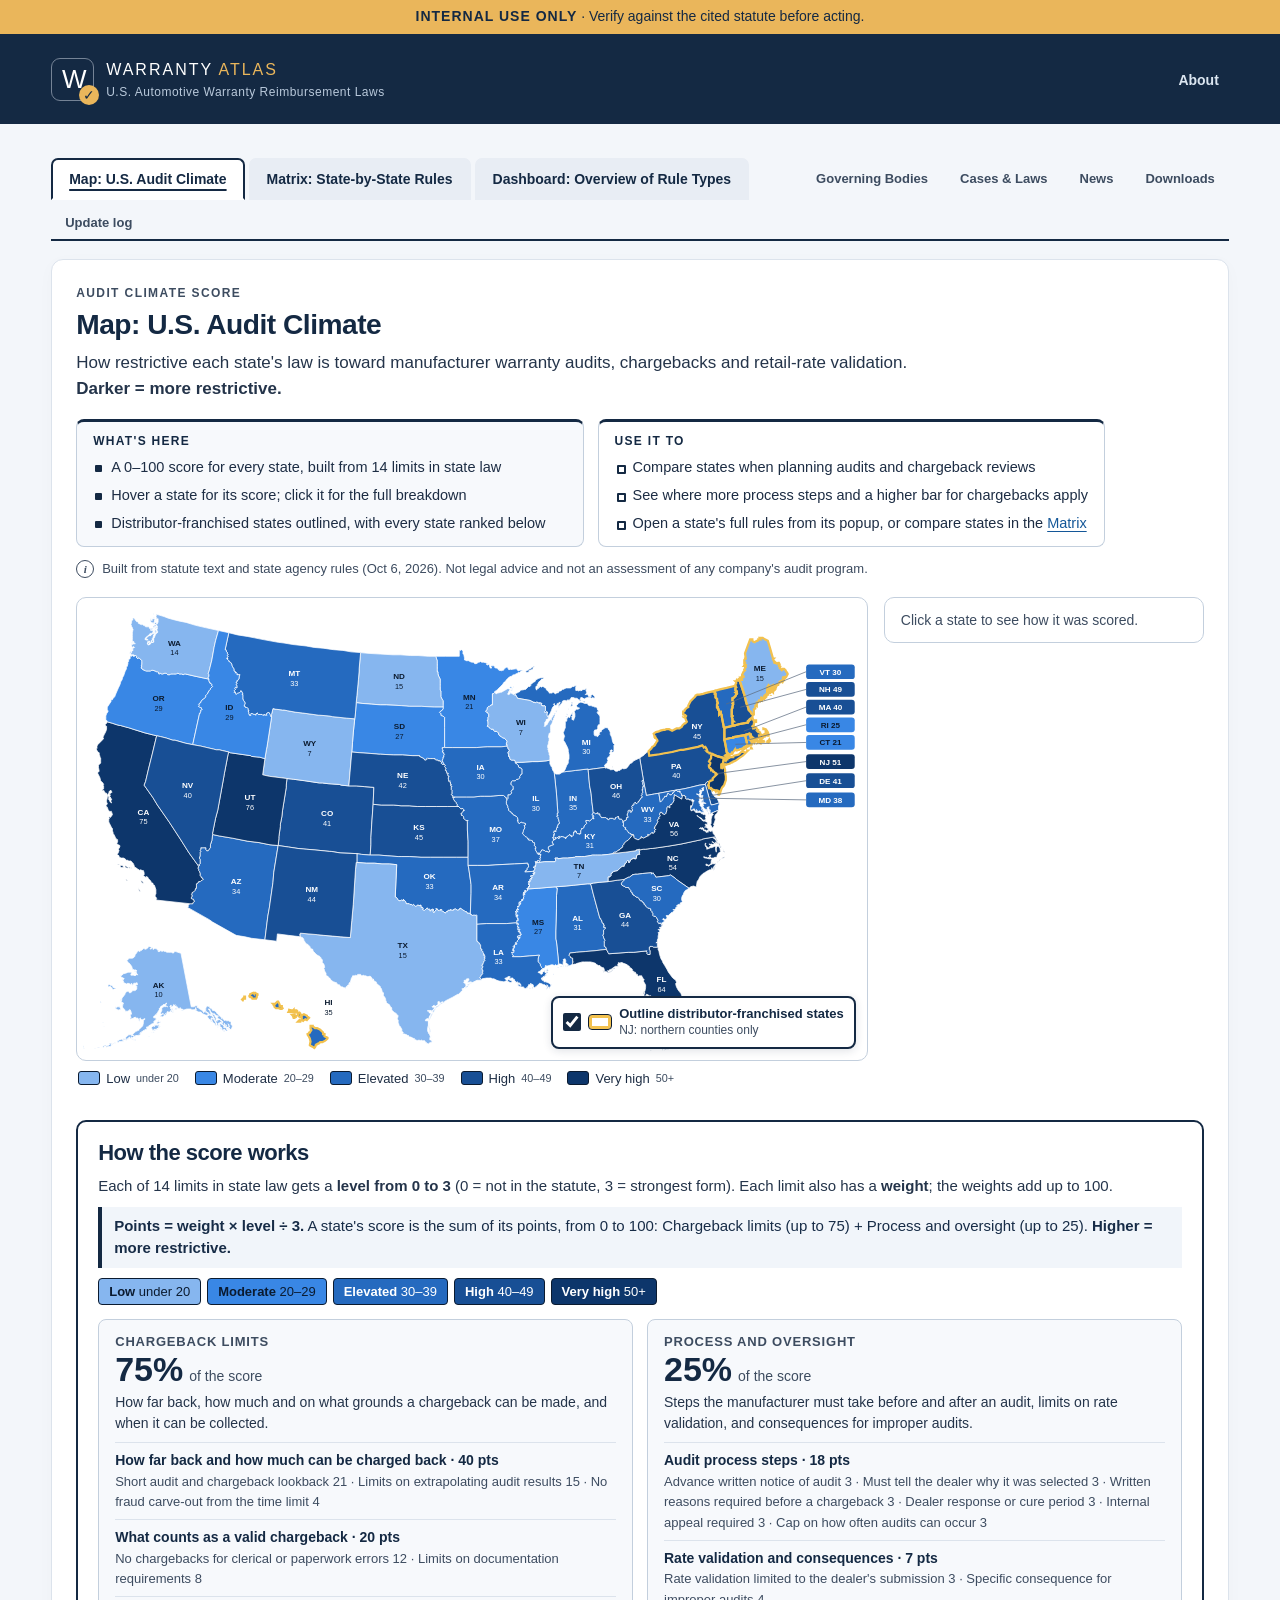
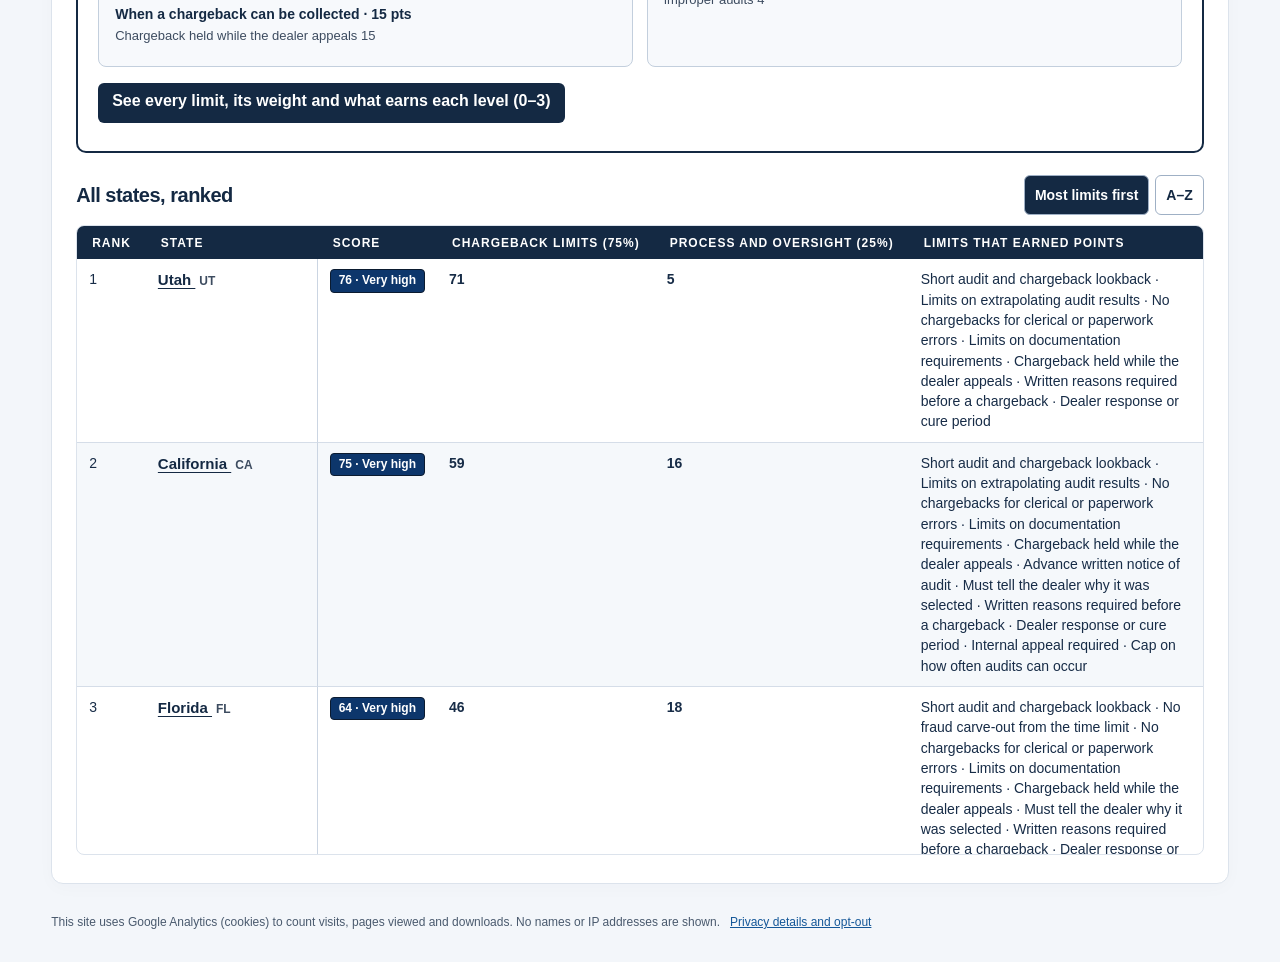
==== docs/index.html @ 3d8f170c "Governing Bodies tab with agency and statute links; one source per fact on state pages; build-time c" ====
<!doctype html>
<html lang="en">
<head>
  <meta charset="utf-8"><meta name="viewport" content="width=device-width,initial-scale=1">
  <title>Warranty Atlas · State warranty reimbursement rules</title>
  <meta name="description" content="U.S. automotive warranty reimbursement laws: a 50-state audit climate map, a state-by-state rules matrix (labor rate, rate requests, parts markup, service contracts) and the statute text behind each rule.">
  <!-- Link previews (Teams, Outlook, Slack). Absolute URLs: update them if the site moves to a custom domain. -->
  <meta property="og:type" content="website"><meta property="og:site_name" content="Warranty Atlas"><meta property="og:title" content="Warranty Atlas">
  <meta property="og:description" content="U.S. automotive warranty reimbursement laws: a 50-state audit climate map, a state-by-state rules matrix (labor rate, rate requests, parts markup, service contracts) and the statute text behind each rule.">
  <meta property="og:url" content="https://broker593.github.io/Warranty-Reimbursement-Atlas/"><meta property="og:image" content="https://broker593.github.io/Warranty-Reimbursement-Atlas/og-card.png"><meta property="og:image:width" content="1200"><meta property="og:image:height" content="630"><meta property="og:image:alt" content="Warranty Atlas logo over a U.S. map">
  <meta name="twitter:card" content="summary_large_image"><meta name="theme-color" content="#142943">
  <link rel="icon" type="image/png" sizes="32x32" href="icons/favicon-32.png"><link rel="icon" type="image/png" sizes="192x192" href="icons/icon-192.png"><link rel="apple-touch-icon" href="icons/apple-touch-icon.png">
  <meta name="robots" content="noindex,nofollow">
  <script>
  /* Site analytics: Google Analytics 4. Counts visits, pages and file downloads. Disclosed on About > Privacy and site analytics, with an opt-out. Keep this block. */
  (function () {
    var id = 'G-FTH25MDCBV'; window.ATLAS_GA_ID = id;
    var off = false; try { off = localStorage.getItem('atlas-analytics-off') === '1'; } catch (e) {}
    if (off || !/^G-[A-Z0-9]{6,}$/.test(id) || id.indexOf('XXXX') > -1 || location.hostname !== 'broker593.github.io') return;
    window.dataLayer = window.dataLayer || [];
    window.gtag = function () { window.dataLayer.push(arguments); };
    window.gtag('js', new Date());
    window.gtag('config', id, {send_page_view: false});
    var s = document.createElement('script'); s.async = true; s.src = 'https://www.googletagmanager.com/gtag/js?id=' + id; document.head.appendChild(s);
  })();
  </script>
  <link rel="stylesheet" href="styles.css?v=20261006-x30"><script defer src="data.js?v=20261006-x30"></script><script defer src="coverage-data.js?v=20261006-x30"></script><script defer src="coverage.js?v=20261006-x30"></script><link rel="stylesheet" href="extras.css?v=20261006-x30"><script defer src="extras.js?v=20261006-x30"></script>
</head>
<body>
  <div class="xnotice" role="note"><strong>INTERNAL USE ONLY</strong><span aria-hidden="true"> · </span>Verify against the cited statute before acting.</div>
  <header class="masthead"><div class="brand"><span class="brandmark" aria-hidden="true">W<span>✓</span></span><div>WARRANTY <strong>ATLAS</strong><small>U.S. Automotive Warranty Reimbursement Laws</small></div></div><div class="header-actions"><button class="quiet" id="aboutBtn">About</button></div></header>
  <main id="main"></main>
  <footer class="xsitefoot"><span>This site uses Google Analytics (cookies) to count visits, pages viewed and downloads. No names or IP addresses are shown.</span> <button type="button" class="xsitefoot-link" id="privacyLink">Privacy details and opt-out</button></footer>
  <dialog id="aboutDialog" class="about-dialog" aria-labelledby="aboutTitle"><div class="dialog-top"><div><span class="eyebrow">ABOUT THIS REFERENCE</span><h2 id="aboutTitle">Quick overview</h2></div><button class="close-button" data-close="aboutDialog" aria-label="Close overview">×</button></div><div class="about-copy xabout">
<p class="xabout-lead">A 50-state quick reference to dealer warranty-reimbursement law: labor rates, paid hours, parts, claims and chargebacks, and whether service contracts and CPO are covered. Built from public statutes and, where they set a rule, state agency regulations.</p>
<h3>What's here</h3>
<ul><li><strong>Map: U.S. Audit Climate</strong> (opens first) — the audit climate score (0–100) on a U.S. map: how restrictive each state's law is toward warranty audits, chargebacks and rate validation. Hover or click a state for how it was scored.</li><li><strong>Matrix: State-by-State Rules</strong> — one row per state: labor rate, rate increase requests, manufacturer response, paid hours, parts markup, and service contracts and CPO. Click a state for its key facts, with the statute quotes and sources one click deeper. Tick 2 to 6 states, then press <strong>Compare</strong> to see them side by side.</li><li><strong>Dashboard: Overview of Rule Types</strong> — rule counts across all 50 states: how many states give each answer, with a plain-English definition of every answer and the states behind it.</li><li><strong>Governing Bodies</strong> — for each state: the statute, any state agency rule that adds a warranty rule, the agency (with a link to its website) and where a dealer takes a dispute.</li><li><strong>Cases &amp; Laws</strong> — key decisions and legislation on rate submissions, audits and chargebacks, each labeled with how it was verified.</li><li><strong>News</strong> — law changes and rulings (up to 5 a week) plus industry commentary from reliable trade and legal publications (up to 3 a week), labeled separately, with the list of sources checked.</li><li><strong>Downloads</strong> — the Excel workbook (everything on the site), one-page state PDFs and one research data file.</li><li><strong>Update log</strong> — the Monday law-change checks and site updates.</li></ul>
<h3>How to read it</h3>
<dl class="xabout-dl"><dt>Yes</dt><dd>The state's warranty rate and time rules apply to that coverage.</dd><dt>Conditional</dt><dd>Applies only if a condition is met, usually who issues or pays for the contract.</dd><dt>Not covered</dt><dd>The statute excludes it or limits the rule to manufacturer-issued work.</dd><dt>Silent · Not set in statute</dt><dd>The statute says nothing. Contracts, regulations or other law may still apply.</dd><dt>Full details</dt><dd>The statute quote, pinpoint cite and conditions behind each key fact.</dd></dl>
<h3>Keep in mind</h3>
<ul><li><strong>Internal use only.</strong> Research summary, not legal advice. Verify against the cited statute and take disputes to Legal.</li><li>No SOA rates or dealer payment data.</li><li>Checked for law changes every Monday. Each state shows <em>Last verified</em> and <em>Law last amended</em>.</li><li>Distributor-franchised states (New England, New York, northern New Jersey and Hawaii) are flagged. There, the rules apply to the distributor that holds the dealer's franchise.</li><li>Scope: franchised passenger-vehicle dealers. RV, heavy-truck and independent repair-shop rules are out of scope.</li></ul>
<section class="xprivacy" aria-labelledby="privacyTitle"><h3 id="privacyTitle" tabindex="-1">Privacy and site analytics</h3><p>This site uses Google Analytics to count visits, pages viewed and file downloads. Google Analytics sets cookies in your browser. The site owner sees totals by page, time of day, general location and device type, never names or IP addresses. <a href="https://policies.google.com/technologies/partner-sites" target="_blank" rel="noopener">How Google uses this data ↗</a></p><p class="xprivacy-opt"><button type="button" class="xprivacy-btn" id="gaOptOut">Don't count my visits on this browser</button><span id="gaOptState" role="status"></span></p><p class="xprivacy-small">Or block it on every site with <a href="https://tools.google.com/dlpage/gaoptout" target="_blank" rel="noopener">Google's opt-out browser add-on ↗</a>.</p></section>
<details class="xabout-more"><summary>Research history and sources</summary><p>Initial research September 21, 2026. Coverage by contract type verified September 24–25. Audit fields and law dates verified September 25. Official legislature text was used wherever available; enrolled acts or current code copies are labeled in each state.</p><p>The States pages show the law in effect today and flag enacted changes that take effect later (for example, Rhode Island on October 1, 2026). Pending bills are listed in Weekly checks and are never treated as law.</p></details>
<details class="xabout-more"><summary>Glossary</summary><dl class="glossary"><dt>Hourly rate vs. paid hours</dt><dd>Labor payment = hourly rate × allowed hours. A time multiplier changes the hours; Wisconsin builds the time difference into the rate.</dd><dt>Posted vs. effective labor rate</dt><dd>Posted is the advertised rate. Effective is labor revenue divided by the hours in the qualifying sample.</dd><dt>Parts markup vs. gross margin</dt><dd>A $100 part reimbursed at $160 is a 60% markup and a 37.5% gross margin.</dd><dt>Sample period vs. age limit</dt><dd>The sample period is how much repair-order history to submit; the age limit is how old it can be.</dd></dl></details>
</div></dialog>
</body>
</html>
---- docs/styles.css ----
:root{font-family:Arial,Helvetica,sans-serif;color:#172c47;background:#f3f6fa;font-synthesis:none;--navy:#142943;--blue:#1855a0;--line:#dce3ec;--muted:#5d6c80;--gold:#eab65b;--parts:#234d77;--hourly:#215f75;--hours:#66558e;--samples:#77552e}*{box-sizing:border-box}body{margin:0}button,input,select,summary{font:inherit}button,summary{cursor:pointer}button{transition:background .14s,color .14s}button:focus-visible,input:focus-visible,select:focus-visible,summary:focus-visible,.table-scroll:focus-visible{outline:3px solid #c88c27;outline-offset:3px}button{border:0}a{color:#145798;text-underline-offset:3px}button:disabled{cursor:default;opacity:.5}.masthead{height:88px;background:var(--navy);color:white;display:flex;align-items:center;justify-content:space-between;padding:0 4%;gap:20px}.brand{display:flex;align-items:center;gap:12px;font-size:16px;letter-spacing:2px}.brand strong{font-weight:400;color:#eab65b}.brand small{display:block;letter-spacing:.5px;font-size:12px;margin-top:6px;color:#b9c9db}.brandmark{width:43px;height:43px;border:1px solid #758396;border-radius:9px;display:grid;place-items:center;font-size:26px;position:relative;letter-spacing:-3px}.brandmark span{font-size:14px;letter-spacing:0;position:absolute;bottom:-5px;right:-6px;background:var(--gold);color:var(--navy);width:20px;height:20px;border-radius:50%;text-align:center;line-height:20px}.header-actions{display:flex;align-items:center;gap:14px}.primary{background:var(--blue);color:white;border-radius:7px;padding:11px 17px;font-size:14px;font-weight:bold;min-height:42px}.masthead .primary{background:var(--gold);color:var(--navy)}.primary:hover{filter:brightness(.94)}.quiet{background:transparent;color:var(--muted);padding:10px;font-size:14px;font-weight:600;min-height:40px;border-radius:6px}.quiet:hover{background:#e8edf4;color:var(--navy)}.masthead .quiet{color:#dbe5f0}.masthead .quiet:hover{background:#253d5c}main{max-width:1800px;margin:auto;padding:34px 4% 22px}.intro{display:flex;justify-content:space-between;align-items:flex-end;gap:28px;margin-bottom:27px}.eyebrow{font-size:12px;letter-spacing:1.5px;font-weight:bold;color:var(--muted)}.eyebrow span{color:#b7c3d2;padding:0 8px}h1{font-size:clamp(27px,2.5vw,36px);letter-spacing:-1px;margin:10px 0;line-height:1.2}h2{font-size:27px;letter-spacing:-.5px;margin:8px 0 0}h3{font-size:18px;line-height:1.4}.intro p{font-size:16px;margin:0;color:var(--muted);line-height:1.5}.research-stamp{font-size:12px;line-height:1.6;flex-shrink:0;text-align:right;padding-bottom:2px}.research-stamp span{display:block;color:var(--muted)}.research-stamp strong{font-size:14px;font-weight:600}.mobile-break{display:none}.workspace{background:white;border:1px solid var(--line);border-radius:12px;box-shadow:0 4px 18px #17365806;overflow:clip}.viewbar{padding:17px 20px;border-bottom:1px solid var(--line);display:flex;justify-content:space-between;gap:15px;align-items:center}.segments{display:inline-flex;gap:4px;background:#eef2f7;border-radius:8px;padding:4px}.segments button{padding:10px 14px;font-size:14px;background:none;color:var(--muted);border-radius:5px;white-space:nowrap;min-height:40px}.segments button[aria-pressed=true]{background:white;color:var(--navy);box-shadow:0 1px 5px #14294318;font-weight:bold}.segments span{font-size:12px;margin-left:6px;color:#738398}.segments button[aria-pressed=true] span{color:var(--blue)}.toolbar{display:flex;align-items:center;gap:10px;padding:18px 20px 12px}.search{display:flex;align-items:center;border:1px solid #cbd5e2;border-radius:6px;gap:9px;padding:0 12px;flex:1;min-width:160px;max-width:490px;height:44px}.search>span{font-size:26px;color:var(--muted)}.search input{width:100%;min-width:0;border:0;outline:none;background:none;font-size:14px;color:var(--navy)}kbd{font:12px Arial;color:#758296;border:1px solid var(--line);border-radius:4px;padding:3px 6px}select{font-size:14px;color:var(--navy);border:1px solid #cbd5e2;background:white;border-radius:6px;padding:10px 30px 10px 10px;min-height:44px}.filter-pop{position:relative;font-size:14px}.filter-pop summary{list-style:none;display:flex;gap:14px;align-items:center;border:1px solid #cbd5e2;padding:11px 12px;border-radius:6px;min-height:44px;white-space:nowrap}.filter-pop summary::-webkit-details-marker{display:none}.filter-panel{position:absolute;z-index:80;top:54px;left:0;width:360px;padding:18px;background:white;border:1px solid var(--line);box-shadow:0 12px 50px #14294324;border-radius:10px;max-height:65vh;overflow:auto}.filter-heading{display:flex;align-items:center;justify-content:space-between;gap:8px;margin-bottom:12px}.text-button{background:none;color:var(--blue);font-size:14px;padding:4px 0;line-height:1.4}.text-button:hover{text-decoration:underline}.match-label{display:flex;align-items:center;gap:9px;color:var(--muted);border-bottom:1px solid var(--line);padding-bottom:16px}.match-label select{min-height:36px;padding:7px 24px 7px 9px}.filter-group-title{font-size:12px;font-weight:bold;letter-spacing:1px;color:var(--muted);text-transform:uppercase;margin:17px 0 8px}.filter-choice{display:flex;align-items:flex-start;gap:10px;padding:8px 0;line-height:1.4;font-size:14px;cursor:pointer}.filter-choice input{margin-top:3px;accent-color:var(--blue);width:16px;height:16px;flex-shrink:0}.filter-choice small{margin-left:auto;color:var(--muted);background:#f0f4f8;padding:1px 6px;border-radius:4px;font-size:12px}.table-meta{display:flex;align-items:center;justify-content:space-between;gap:12px;padding:4px 20px 15px;font-size:14px}.result-summary{color:var(--muted);line-height:1.5}.result-summary strong{color:var(--navy)}.meta-controls{display:flex;align-items:center;gap:20px}.toggle-label{font-size:14px;display:flex;align-items:center;gap:8px;color:var(--muted);cursor:pointer}.toggle-label input{width:16px;height:16px;accent-color:var(--blue)}.compare-button{font-size:14px;border:1px solid #cbd5e2;border-radius:6px;padding:8px 10px;background:white;color:var(--navy);white-space:nowrap}.compare-button span{border-radius:4px;background:#ecf2f9;margin-left:4px;padding:2px 5px;font-size:12px}.compare-button.active{background:var(--navy);color:white}.compare-button.active span{background:#3d5270;color:white}.active-filters{display:flex;flex-wrap:wrap;gap:7px;padding:0 20px}.active-filters:not(:empty){padding-bottom:14px}.filter-chip{border-radius:5px;background:#eaf1fa;color:#234d77;font-size:12px;line-height:1.4;padding:6px 9px}.filter-chip span{margin-left:10px}.table-scroll{overflow:auto;max-height:65vh;min-height:210px;border-top:1px solid var(--line);border-bottom:1px solid var(--line);overscroll-behavior:contain}table{border-collapse:separate;border-spacing:0;min-width:100%;font-size:14px}thead th{position:sticky;z-index:15;background:#f7f9fc}thead tr:first-child th{top:0;font-size:12px;text-transform:uppercase;letter-spacing:1px;color:white;text-align:left;height:33px;padding:8px 15px}thead .group-parts{background:var(--parts)}thead .group-hourly{background:var(--hourly)}thead .group-hours{background:var(--hours)}thead .group-samples{background:var(--samples)}thead tr:nth-child(2) th{top:33px;height:91px;border-bottom:1px solid #c6d2e2;font-weight:600;vertical-align:middle}thead th.rule-head{min-width:122px;width:122px;border-right:1px solid #e4e9f0;padding:0}thead .rule-head button{width:100%;height:91px;background:none;color:var(--navy);padding:12px 11px;text-align:center;font-size:14px;line-height:1.4;display:flex;flex-direction:column;justify-content:center;align-items:center;gap:5px}thead .rule-head button:hover{background:#eaf0f7}thead .rule-head small{font-size:12px;font-weight:400;color:var(--muted)}thead th.state-head{position:sticky;left:0;top:0!important;z-index:30;background:#e9eef5!important;color:var(--navy)!important;min-width:235px;width:235px;border-right:1px solid #c6d2e2;border-bottom:1px solid #c6d2e2;font-size:14px!important;letter-spacing:0!important;text-transform:none!important;vertical-align:bottom;padding:18px 16px!important}.state-head>span{display:block;font-size:12px;font-weight:400;line-height:1.5;color:var(--muted);margin-top:5px}tbody td{border-bottom:1px solid #e4eaf2;padding:12px 16px;height:65px;text-align:center}tbody tr:last-child td{border-bottom:0}tbody tr:nth-child(even){background:#f7f9fc}tbody tr:hover{background:#edf3fa}tbody tr.selected{background:#e8f1fb}tbody td.state-cell{position:sticky;left:0;z-index:10;background:inherit;text-align:left;border-right:1px solid #cbd5e2;min-width:235px;width:235px}tbody tr:nth-child(odd) .state-cell{background:white}tbody tr:nth-child(even) .state-cell{background:#f7f9fc}tbody tr:hover .state-cell{background:#edf3fa}tbody tr.selected .state-cell{background:#e8f1fb}.state-inner{display:flex;align-items:center;gap:12px}.compare-check{width:16px;height:16px;accent-color:var(--blue);cursor:pointer;flex-shrink:0}.state-name{padding:0;background:transparent;color:var(--navy);text-align:left;line-height:1.35}.state-name:hover .state-text{text-decoration:underline;text-underline-offset:3px}.state-text{font-size:14px;font-weight:600}.abbr{font-size:12px;color:#6e7b8c;font-weight:400;margin-left:6px}.evidence-label{font-size:12px;color:#788597;display:block;margin-top:3px}.evidence-label.official{color:#33608e}.mark{display:inline-flex;align-items:center;justify-content:center;width:22px;height:22px;vertical-align:middle;border-radius:4px;font-size:16px;line-height:1}.mark.yes{background:var(--navy);color:white;border:1px solid var(--navy)}.mark.no{background:transparent;border:1px solid #c5cfdd}.common-col .mark.yes{background:#e3eaf3;border-color:#cdd8e5;color:#4f698a}.matrix-footer{padding:14px 20px;display:flex;flex-wrap:wrap;gap:12px 24px;color:var(--muted);font-size:12px;line-height:1.5}.matrix-footer .mark{width:15px;height:15px;font-size:11px;margin-right:5px;border-radius:3px}.matrix-footer>span:last-child{margin-left:auto}.context-note{font-size:14px;line-height:1.6;color:var(--muted);padding:20px 4px 0;max-width:1150px}.context-note strong{color:var(--navy);font-weight:600}.page-footer{display:flex;gap:8px 24px;flex-wrap:wrap;color:#718098;font-size:12px;line-height:1.5;margin-top:20px}.page-footer .text-button{font-size:12px;padding:0}.empty{text-align:center;padding:60px 20px;color:var(--muted)}.empty strong{display:block;font-size:18px;color:var(--navy)}.empty p{font-size:16px;line-height:1.5}.sr-only{position:absolute;width:1px;height:1px;padding:0;margin:-1px;overflow:hidden;clip:rect(0,0,0,0);white-space:nowrap;border:0}dialog{color:var(--navy);border:1px solid var(--line);background:white;box-shadow:0 15px 80px #14294325;padding:0;max-height:90dvh}dialog::backdrop{background:#0b1d36aa;backdrop-filter:blur(2px)}.state-dialog{width:min(760px,95vw);max-width:95vw;height:100dvh;max-height:100dvh;margin:0 0 0 auto;border-radius:12px 0 0 12px;border-right:0}.key-dialog{width:min(1050px,93vw);max-width:93vw;border-radius:12px}.about-dialog{width:min(770px,93vw);max-width:93vw;border-radius:12px}.dialog-top{display:flex;align-items:flex-start;justify-content:space-between;gap:16px;padding:25px 30px;border-bottom:1px solid var(--line);position:sticky;top:0;background:white;z-index:2}.close-button{width:38px;height:38px;display:grid;place-items:center;border:1px solid var(--line);border-radius:6px;font-size:26px;font-weight:300;line-height:1;background:#f8fafc;color:var(--navy);flex-shrink:0}.close-button:hover{background:#e9eff6}.dialog-intro{font-size:16px;color:var(--muted);line-height:1.6;margin:22px 30px}.state-summary{padding:22px 30px;background:#f5f8fc;border-bottom:1px solid var(--line)}.state-summary .statute{font-size:14px;font-weight:600;line-height:1.5}.state-summary p{font-size:14px;color:var(--muted);margin:10px 0 0;line-height:1.6}.state-sections{padding:4px 30px 25px}.state-section{padding:22px 0;border-bottom:1px solid var(--line)}.state-section:last-child{border-bottom:0}.section-label{color:var(--muted);font-size:12px;font-weight:bold;text-transform:uppercase;letter-spacing:1.2px}.state-section p{font-size:16px;line-height:1.65;margin:10px 0 0}.state-section .rule-tags{display:flex;gap:6px;flex-wrap:wrap;margin-top:12px}.rule-tag{font-size:12px;padding:5px 7px;border-radius:4px;background:#eaf1fa;color:#2e537b}.source-links{display:flex;flex-direction:column;gap:12px;margin-top:17px;font-size:14px;line-height:1.5}.source-age{font-size:14px;line-height:1.6;color:var(--muted);margin-top:10px}.detail-actions{display:flex;justify-content:space-between;gap:15px;align-items:center;padding:18px 30px;border-top:1px solid var(--line)}.key-group{padding:0 30px 25px}.key-group h3{border-bottom:2px solid var(--line);padding-bottom:10px}.rule-cards{display:grid;grid-template-columns:1fr 1fr;gap:14px}.rule-card{padding:18px;border:1px solid var(--line);border-radius:8px;display:flex;flex-direction:column;align-items:flex-start}.rule-card h4{font-size:16px;line-height:1.4;margin:0 0 10px}.rule-card p{font-size:14px;line-height:1.6;color:var(--muted);margin:0 0 10px}.rule-card .example{color:var(--navy);font-size:14px}.rule-card .text-button{margin-top:auto;text-align:left;padding-top:8px}.about-copy{padding:8px 30px 25px}.about-copy p{font-size:16px;line-height:1.7;color:var(--muted)}.about-copy strong{color:var(--navy)}.about-copy h3{margin-top:27px}.toast{position:fixed;bottom:24px;left:50%;transform:translateX(-50%);background:var(--navy);color:white;border-radius:8px;padding:13px 20px;font-size:14px;z-index:100;box-shadow:0 5px 25px #14294333;max-width:90vw;text-align:center}[hidden]{display:none!important}@media(min-width:1600px){thead .rule-head{min-width:135px;width:135px}}@media(max-width:1000px){.research-stamp{display:none}.toolbar{flex-wrap:wrap}.search{max-width:none;flex-basis:300px}.table-meta{align-items:flex-start;flex-direction:column}.meta-controls{width:100%;justify-content:space-between}.viewbar{padding:13px}.key-button{font-size:12px}.segments button{padding:9px}.masthead{padding:0 22px}.intro{margin-bottom:22px}main{padding:27px 22px}.matrix-footer>span:last-child{margin-left:0}}@media(max-width:640px){.masthead{height:78px;padding:0 16px}.brand{font-size:13px;letter-spacing:1px}.brand small{font-size:12px;letter-spacing:0}.brandmark{width:34px;height:34px;font-size:22px}.masthead .quiet{display:none}.header-actions .primary{padding:9px 11px;font-size:12px}.header-actions .primary span{display:none}main{padding:24px 12px}.eyebrow{font-size:12px;letter-spacing:.8px}.eyebrow span{padding:0 3px}h1{font-size:27px;letter-spacing:-.7px}.mobile-break{display:block}.intro p{font-size:14px}.viewbar{align-items:stretch;flex-direction:column;gap:6px}.segments{display:flex;justify-content:space-between}.segments button{font-size:12px;padding:10px 8px;flex:1;white-space:normal}.segments span{margin-left:3px}.key-button{align-self:flex-end;padding:5px;min-height:28px;font-size:14px}.toolbar{padding:10px 12px;gap:8px}.search{flex-basis:100%;max-width:none}.filter-pop{flex:1}.filter-pop summary{justify-content:space-between;font-size:14px}.source-select{flex:1}.source-select select{width:100%;max-width:100%;font-size:12px;padding-left:7px}.toolbar>.quiet{font-size:12px;padding:6px;min-height:40px}.filter-panel{width:min(350px,calc(100vw - 52px));left:0}.table-meta{padding:4px 12px 12px}.meta-controls{gap:8px;flex-wrap:wrap}.toggle-label{font-size:12px}.compare-button{font-size:12px}.active-filters{padding-left:12px;padding-right:12px}thead th.state-head,tbody td.state-cell{min-width:176px;width:176px}.state-inner{gap:8px}.state-text{font-size:14px}.abbr{display:none}.evidence-label{font-size:12px}tbody td{padding:10px}thead .rule-head{min-width:115px;width:115px}.matrix-footer{padding:12px;gap:9px 15px}.context-note{font-size:14px;padding:17px 3px 0}.page-footer{gap:10px;margin-top:16px}.dialog-top{padding:22px 20px}h2{font-size:24px}.state-summary{padding:20px}.state-sections{padding:0 20px 20px}.detail-actions{padding:16px 20px}.rule-cards{grid-template-columns:1fr}.key-group{padding:0 20px 20px}.dialog-intro{margin:18px 20px}.about-copy{padding:5px 20px 22px}}

/* Source clarity and focused comparison */
.coverage-line{display:flex;flex-wrap:wrap;align-items:center;gap:8px 18px;font-size:12px;color:var(--muted);line-height:1.6;margin:-8px 0 18px}.coverage-line strong{color:var(--navy)}.coverage-line .coverage-pending{color:#75531e;background:#fff2d9;padding:2px 7px;border-radius:4px}.rule-check{cursor:pointer;min-width:30px;min-height:30px;border-radius:5px}.rule-check:hover{background:#2362a8;box-shadow:0 0 0 3px #dceafb}.review-status{display:flex;flex-direction:column;gap:7px;margin:16px 0 8px;padding:13px 15px;border-left:3px solid #427aa8;background:#eaf1f8;font-size:14px;line-height:1.5}.review-status.pending{border-color:#c69539;background:#fff4df}.review-status span{font-size:12px;color:var(--muted)}.rule-explanation{margin:22px 30px 0;padding:18px;border:1px solid #bfd2e8;border-radius:8px;background:#f3f7fc}.rule-explanation h3{margin:10px 0;font-size:18px}.rule-explanation p{font-size:16px;line-height:1.65;margin:10px 0}.rule-explanation small{font-size:12px;line-height:1.6;color:var(--muted);display:block}.source-link{display:flex;flex-direction:column;gap:5px;padding:12px 14px;border:1px solid var(--line);border-radius:7px;text-decoration:none}.source-link:hover{background:#f1f6fb}.source-link strong{font-size:14px;text-decoration:underline;text-underline-offset:3px}.source-link span{color:var(--muted);font-size:12px;overflow-wrap:anywhere}.source-age small{display:block;font-size:12px;line-height:1.6;margin-top:9px}.glossary dt{font-size:16px;font-weight:600;margin:18px 0 6px}.glossary dd{font-size:16px;line-height:1.65;color:var(--muted);margin:0}@media(max-width:640px){.coverage-line{gap:6px 10px;margin-top:-8px}.coverage-line>span:last-child{flex-basis:100%}.rule-explanation{margin:18px 20px 0;padding:15px}.review-status span{overflow-wrap:anywhere}}

.original-source{border:1px solid #a9cbbb;background:#f1f8f4}.original-note,.original-gap{font-size:13px;line-height:1.55;color:#526171}.original-label{display:block;font-size:10px;font-weight:500;color:#527367;margin-top:3px}


/* September 2026 evidence and effective-date controls */
.date-bar{display:flex;align-items:center;flex-wrap:wrap;gap:10px 20px;margin:0 0 18px;color:var(--muted);font-size:13px}.date-bar label{font-weight:600;color:var(--navy);display:flex;align-items:center;gap:10px}.date-bar input{border:1px solid #cbd5e2;border-radius:6px;padding:8px;color:var(--navy);background:white;font:inherit}.date-bar span{max-width:520px;line-height:1.5}.mark.unknown{background:#fff2d9;color:#75531e;border:1px solid #c8a465;font-weight:bold}.mark.no.rule-check:hover{background:#e7effa;border-color:#1855a0}.change-notice{margin:20px 30px;padding:16px;border:1px solid #a8c4df;border-radius:8px;background:#edf5ff;font-size:14px;line-height:1.6}.change-notice p{margin:8px 0}.change-notice.pending{background:#fff7e8;border-color:#d9bd85}.check-record{padding:14px;border-left:3px solid #7b97b6;background:#f4f7fb;font-size:14px!important}.original-label{font-size:11px}.rule-check:focus-visible{outline:3px solid #c88c27;outline-offset:3px}@media(max-width:640px){.change-notice{margin:18px 20px}.date-bar{font-size:12px}}
/* Coverage-specific labor research */
.labor-panel{padding:20px;border-bottom:1px solid var(--line);background:#f8fafc}
.labor-controls{display:flex;align-items:end;flex-wrap:wrap;gap:14px 22px}
.labor-controls label{display:flex;flex-direction:column;gap:7px;font-size:12px;font-weight:bold;color:var(--muted)}
.labor-controls select{max-width:100%;font-weight:normal}
.labor-controls a{font-size:14px;padding-bottom:12px;margin-left:auto}
.labor-scope,.labor-count-note,.labor-formula{font-size:13px;line-height:1.6;color:var(--muted)}
.labor-scope{max-width:1050px;margin:15px 0 8px}
.labor-progress{font-size:13px;font-weight:600;color:#75531e;margin:0 0 16px}
.labor-buckets{display:grid;grid-template-columns:repeat(4,minmax(0,1fr));gap:10px}
.labor-bucket{display:flex;flex-direction:column;align-items:flex-start;gap:7px;text-align:left;min-height:112px;background:white;border:1px solid #ccd7e4;border-radius:8px;padding:13px;color:var(--navy)}
.labor-bucket>span{font-size:13px;line-height:1.4;font-weight:600}
.labor-bucket strong{font-size:26px;line-height:1;margin-top:auto}
.labor-bucket small{font-size:12px;line-height:1.4;color:var(--muted)}
.labor-bucket:hover{background:#edf4fc;border-color:#7d9fc4}
.labor-bucket[aria-pressed=true]{background:#e6effb;border:2px solid var(--blue);padding:12px}
.labor-count-note{margin:13px 0 0}.labor-formula{border-top:1px solid var(--line);padding-top:12px;margin-bottom:0}
.labor-formula strong{color:var(--navy)}
.labor-matrix{table-layout:fixed;min-width:1080px}
.labor-matrix thead tr:nth-child(2) th{height:65px;text-align:left;padding:12px 16px;font-size:13px;line-height:1.45;min-width:230px}
.labor-matrix td:not(.state-cell){text-align:left;vertical-align:top;min-width:230px}
.labor-matrix td p{font-size:13px;line-height:1.6;margin:8px 0 0}
.labor-matrix td .text-button{font-size:12px;margin-top:8px;text-align:left}
.labor-tags{display:flex;flex-wrap:wrap;gap:5px;margin-top:8px}
.labor-tags span{display:inline-block;font-size:11px;line-height:1.45;padding:3px 6px;border:1px solid #bfd0e4;border-radius:4px;background:#edf3fb;color:#234d77}
.scope-status,.pending-label{display:inline-block;font-size:12px;line-height:1.5;color:#75531e;background:#fff2d9;border-radius:4px;padding:3px 6px}
.state-section li{font-size:15px;line-height:1.65;margin:8px 0}
.method-review{display:grid;grid-template-columns:1fr 1fr;gap:10px;margin-top:16px}.method-review article{display:flex;flex-direction:column;gap:6px;border:1px solid var(--line);padding:12px;border-radius:6px}.method-review strong{font-size:13px;line-height:1.4}.method-review span,.method-review small{font-size:12px;line-height:1.5;color:var(--muted)}
@media(max-width:1100px){.viewbar{flex-wrap:wrap}.segments{flex-wrap:wrap}.labor-buckets{grid-template-columns:repeat(3,minmax(0,1fr))}}
@media(max-width:640px){.labor-panel{padding:16px 12px}.labor-controls{align-items:stretch;gap:12px}.labor-controls label{width:100%}.labor-controls select{width:100%}.labor-controls a{margin-left:0;padding-bottom:0}.labor-buckets{grid-template-columns:repeat(2,minmax(0,1fr))}.labor-bucket{padding:11px}.labor-bucket[aria-pressed=true]{padding:10px}.segments{display:grid;grid-template-columns:1fr 1fr}.labor-matrix{min-width:950px}.labor-matrix td.state-cell,.labor-matrix th.state-head{width:160px;min-width:160px}}


/* v2: status meaning is carried by text and symbols, never color alone. */
.labor-progress{color:#172c47;font-size:14px;line-height:1.6}
.tally-scroll{overflow:auto;margin:12px 0;border:1px solid #8291a3;border-radius:7px}
.coverage-tally{font-size:14px;min-width:660px;width:100%;table-layout:fixed}
.coverage-tally caption{text-align:left;font-weight:700;padding:12px 14px;background:#e9eef5;color:#142943}
.coverage-tally thead th{position:static!important;background:#142943!important;color:#fff!important;text-transform:none!important;letter-spacing:0!important;font-size:13px!important;text-align:center!important;padding:12px!important}
.coverage-tally thead th:first-child{width:36%;text-align:left!important}
.coverage-tally tbody th{text-align:left;font-weight:600;padding:12px 14px;border-bottom:1px solid #ccd5e0;line-height:1.5}
.coverage-tally td{padding:6px;height:auto;border-bottom:1px solid #ccd5e0}
.coverage-tally td button{font-weight:700;color:#142943;background:transparent;border:1px solid #73859b;border-radius:5px;min-width:44px;min-height:36px}
.coverage-tally td button:hover{background:#142943;color:white}
.coverage-tally .current-coverage th{border-left:5px solid #142943;padding-left:9px}
.labor-date-notice{font-size:13px;line-height:1.6;border-left:4px solid #142943;padding:10px 13px;background:#e9eef5;color:#172c47}
.coverage-legend{margin:16px 0;font-size:13px;line-height:1.6}.coverage-legend summary{font-weight:bold}.coverage-legend dl{display:grid;grid-template-columns:120px 1fr;gap:10px}.coverage-legend dt{font-weight:bold}.coverage-legend dd{margin:0}
.coverage-status{display:inline-flex;align-items:center;gap:7px;max-width:100%;font-size:13px;font-weight:700;line-height:1.45;padding:6px 10px;border-radius:4px;white-space:nowrap}
.coverage-status>span{font-size:17px;line-height:1}
.status-yes{background:#142943;color:white;border:2px solid #142943}
.status-conditional{background:#fff;color:#101d2e;border:3px double #142943;padding:5px 9px}
.status-no{background:#dfe5ed;color:#101d2e;border:2px solid #142943}
.status-silent{background:#fff;color:#101d2e;border:2px dashed #526171}
.condition-note{border-left:3px double #142943;padding-left:9px;color:#142943}
.effective-status{font-size:12px!important;font-weight:600;color:#142943;border:1px solid #142943;border-radius:4px;padding:8px;background:#e9eef5}
.effective-status.upcoming{border-style:dashed}
.hours-label{font-size:14px;line-height:1.5;display:block}
.labor-buckets{grid-template-columns:repeat(3,minmax(0,1fr))}
.labor-bucket{border-color:#8291a3}.labor-bucket small{color:#34445a;line-height:1.6}.labor-bucket[aria-pressed=true]{outline:2px solid #142943;outline-offset:2px}
.evidence-label,.evidence-label.official{color:#45546a}.original-label{color:#344b43}
.statute-quote{margin:15px 0;padding:15px 18px;border-left:4px solid #142943;background:#f0f3f8;color:#142943;font-size:16px;line-height:1.7}
.state-section summary{font-size:14px;line-height:1.6;margin-top:12px}
@media(max-width:640px){.labor-buckets{grid-template-columns:repeat(2,minmax(0,1fr))}.coverage-tally{font-size:12px;min-width:590px}.coverage-legend dl{grid-template-columns:1fr}.coverage-legend dd{margin-bottom:8px}.labor-controls{margin-top:18px}}

/* v3 scope notes remain readable without color cues. */
.tally-scope{display:block;font-weight:400;font-size:11px;line-height:1.4;max-width:260px;margin-top:5px;color:#26364b}
.program-scope{border-left:4px solid #152d47;background:#edf1f6;color:#152d47;padding:12px 14px;font-size:13px;line-height:1.6}
.current-evidence{border:1px solid #667486;padding:12px;margin:12px 0}
---- docs/extras.css ----
/* Extras: section nav, Audit fields, Weekly checks, News, Downloads.
   High contrast; every status carries a text label, never color alone. */
.xnav{display:flex;flex-wrap:wrap;gap:4px;margin:0 0 18px;border-bottom:2px solid var(--navy)}
.xnav a{display:inline-block;padding:11px 16px;font-size:14px;font-weight:600;color:var(--navy);text-decoration:none;border:2px solid transparent;border-bottom:0;border-radius:7px 7px 0 0;margin-bottom:-2px;background:#e8edf4}
.xnav a:hover{background:#dbe4ef}
.xnav a[aria-current=page]{background:white;border-color:var(--navy);border-bottom:2px solid white;font-weight:bold;text-decoration:underline;text-underline-offset:5px;text-decoration-thickness:2px}
.xnav a:focus-visible{outline:3px solid #c88c27;outline-offset:2px}
.xpanel{background:white;border:1px solid var(--line);border-radius:12px;padding:24px 24px 28px;box-shadow:0 4px 18px #17365806}
.xloading,.xerror{font-size:16px;color:var(--muted)}.xerror{color:#8a1c1c;font-weight:bold;border:2px solid #8a1c1c;border-radius:8px;padding:12px}
.xhead{display:flex;justify-content:space-between;align-items:flex-start;gap:24px;margin-bottom:18px}
.xhead h2{margin:0 0 8px}.xhead p{margin:0;font-size:16px;line-height:1.55;color:#3d4c60;max-width:900px}
.xstamp{font-size:13px;line-height:1.7;text-align:right;color:#3d4c60;border-left:3px solid var(--navy);padding-left:14px;flex-shrink:0}
.xtools{display:flex;flex-wrap:wrap;align-items:flex-end;gap:12px;margin:8px 0 10px}
.xtools label{display:flex;flex-direction:column;gap:4px;font-size:13px;font-weight:600;color:var(--navy)}
.xtools .search{flex-direction:row;max-width:320px}.xtools .toggle-label{flex-direction:row;align-self:center}
.xcount{font-size:14px;color:#3d4c60;margin:6px 0 10px}
.xtable-scroll{max-height:70vh;border:1px solid var(--line);border-radius:8px}
.xtable{width:100%;font-size:14px}
.xtable thead th{position:sticky;top:0;background:var(--navy);color:white;text-align:left;padding:10px 12px;font-size:13px;z-index:2;white-space:nowrap}
.xtable tbody th,.xtable tbody td{padding:10px 12px;border-bottom:1px solid #d5dde8;text-align:left;vertical-align:top;height:auto;line-height:1.45}
.xtable tbody th{position:sticky;left:0;background:white;z-index:1;border-right:1px solid #cbd5e2;min-width:170px}
.xtable tbody tr:nth-child(even) th,.xtable tbody tr:nth-child(even) td{background:#f5f8fb}
.xtable small{display:block;color:#3d4c60;font-size:12px;margin-top:3px}
.xtable .xnext{font-weight:bold;color:#6b3d00;border-left:3px solid #6b3d00;padding-left:5px}
.xflag{display:block;font-size:11px;font-weight:bold;color:#6b3d00;margin-top:3px}
.xempty{text-align:center;padding:30px;color:var(--muted)}
.xfoot{font-size:13px;color:#3d4c60;line-height:1.5;margin-top:12px}
.xkv{display:grid;grid-template-columns:minmax(150px,210px) 1fr;gap:6px 14px;margin:12px 0;font-size:15px;line-height:1.5}
.xkv dt{font-weight:bold;color:var(--navy)}.xkv dd{margin:0;color:#24344a}
.xpin{font-size:13px;color:#3d4c60;line-height:1.5}
.xnote{font-size:14px;line-height:1.55;background:#f1f5fa;border-left:4px solid var(--navy);padding:8px 12px;margin:10px 0}
.xnextbox{border:2px solid #6b3d00;background:#fff7ea;padding:8px 12px;border-radius:6px;color:#3a2200!important}
.xbtns{display:flex;flex-wrap:wrap;gap:8px;align-items:center;margin-top:12px}
.xbtns a.quiet,.xbtns .quiet{border:1px solid #9fb0c5;color:var(--navy);text-decoration:none;display:inline-flex;align-items:center}
.xbtns .primary{min-height:40px}
.statute-quote{border-left:4px solid var(--navy);margin:10px 0 4px;padding:6px 12px;background:#f7f9fc;font-size:14px;line-height:1.55;font-style:italic}
.xbadge{display:inline-block;font-size:11px;font-weight:bold;letter-spacing:.6px;padding:3px 7px;border-radius:4px;background:var(--navy);color:white;border:2px solid var(--navy)}
.xbadge.alt{background:white;color:var(--navy)}
.xbadge.muted{background:white;color:#3d4c60;border-style:dashed;border-color:#3d4c60}
.xchip{display:inline-block;font-size:12px;font-weight:bold;padding:2px 7px;border:1px solid var(--navy);border-radius:10px;color:var(--navy)}
.xok{display:block;margin-top:8px;font-weight:bold;color:#0f4d2a}.xok::before{content:"✓ "}
.xwarn{display:block;margin-top:8px;font-weight:bold;color:#7a1f00}.xwarn::before{content:"⚠ "}
/* weekly & news */
.xweek,.xnews{border:1px solid #cbd5e2;border-left:5px solid var(--navy);border-radius:8px;padding:16px 18px;margin:14px 0}
.xweek header,.xitem-top{display:flex;flex-wrap:wrap;gap:8px;align-items:center}
.xweek time,.xitem-top time{font-weight:bold;font-size:14px}
.xweek h3{margin:10px 0 6px}.xweek p{font-size:15px;line-height:1.6}
.xitems{list-style:none;padding:0;margin:10px 0}.xitems li{border-top:1px solid #dce3ec;padding:12px 0}
.xitems p{margin:6px 0}
.xweek details,.xnews details{margin-top:8px;font-size:14px;line-height:1.55}.xweek summary{font-weight:bold;color:var(--navy)}
.xnewsweek h3{border-bottom:2px solid var(--navy);padding-bottom:6px;margin-top:10px}
.xnews h4{font-size:17px;margin:10px 0 2px;line-height:1.4}.xnews p{font-size:15px;line-height:1.55;margin:6px 0}
/* downloads */
.xdl{display:grid;grid-template-columns:repeat(auto-fit,minmax(240px,1fr));gap:14px}
.xdl-card{display:flex;flex-direction:column;gap:6px;border:2px solid var(--navy);border-radius:10px;padding:16px;color:var(--navy)}
.xdl-card strong{font-size:16px}.xdl-card span{font-size:14px;color:#3d4c60;line-height:1.5}
.xsub{margin-top:26px}
.xstates{display:grid;grid-template-columns:repeat(auto-fill,minmax(64px,1fr));gap:8px}
.xstates a{display:block;text-align:center;border:1px solid #7d8da3;border-radius:6px;padding:9px 0;font-weight:bold;color:var(--navy);text-decoration:none}
.xstates a:hover{background:var(--navy);color:white}
/* drawer card */
.xdrawer{display:grid;grid-template-columns:repeat(3,minmax(0,1fr));gap:12px;padding:16px 30px;border-bottom:2px solid var(--navy);background:#fbfcfe}
.xdrawer>div{display:flex;flex-direction:column;gap:3px}.xdrawer strong{font-size:15px}.xdrawer small{font-size:12px;color:#3d4c60;line-height:1.4}
.xdrawer .xbtns{grid-column:1/-1;margin-top:0}
@media(max-width:900px){.xhead{flex-direction:column}.xstamp{text-align:left}.xdrawer{grid-template-columns:1fr;padding:14px 20px}.xkv{grid-template-columns:1fr}}
@media(max-width:640px){.xnav a{padding:9px 10px;font-size:13px}.xpanel{padding:16px 12px}}
@media print{.masthead,.xnav,.xtools,.xbtns,.page-footer{display:none!important}.xpanel{border:0;box-shadow:none}}
.xdl-btns{display:flex;flex-wrap:wrap;gap:8px;margin-top:auto;padding-top:10px}
.xbtn-open,.xbtn-save{display:inline-flex;align-items:center;min-height:38px;padding:7px 12px;border-radius:6px;font-size:14px;font-weight:bold;text-decoration:none}
.xbtn-open{background:var(--navy);color:white;border:2px solid var(--navy)}.xbtn-open:hover{background:#0b1a2e}
.xbtn-save{background:white;color:var(--navy);border:2px solid var(--navy)}.xbtn-save:hover{background:#eef3f9}
.xbtn-open:focus-visible,.xbtn-save:focus-visible{outline:3px solid #c88c27;outline-offset:2px}
.xnotice{background:#eab65b;color:#142943;text-align:center;font-size:14px;line-height:1.4;padding:7px 16px;border-bottom:2px solid #142943}.xnotice strong{letter-spacing:1px}
@media print{.xnotice{display:block!important;background:none;border:1px solid #000}}
.xabout p,.xabout li,.xabout dd{font-size:15px;line-height:1.55;color:#24344a}
.xabout-lead{font-size:16px!important;color:var(--navy)!important;border-left:4px solid var(--navy);padding-left:12px}
.xabout h3{margin:20px 0 6px;font-size:16px}.xabout ul{margin:0;padding-left:20px}.xabout li{margin:4px 0}
.xabout-dl{display:grid;grid-template-columns:minmax(150px,190px) 1fr;gap:6px 14px;margin:0}.xabout-dl dt{font-weight:bold;color:var(--navy)}.xabout-dl dd{margin:0}
.xabout-more{margin-top:16px;border-top:1px solid var(--line);padding-top:10px}.xabout-more summary{font-weight:bold;color:var(--navy)}
@media(max-width:640px){.xabout-dl{grid-template-columns:1fr}}
/* States home + state overview */
.xnav .xnav-quiet{margin-left:auto;background:transparent;color:#3d4c60;font-weight:600;font-size:13px}.xnav .xnav-quiet+.xnav-quiet{margin-left:0}
.xnav .xnav-quiet[aria-current=page]{background:white;color:var(--navy)}
.xresearch{margin:0 0 18px}
.ks-h1{font-size:clamp(24px,2.2vw,32px);letter-spacing:-.5px;margin:0 0 8px;line-height:1.2;color:var(--navy)}
.ks-h1 .abbr{display:inline;font-size:18px;color:#3d4c60;font-weight:600;margin-left:8px}
.ks-scroll{max-height:75vh}
.ks-table{min-width:1180px}
.ks-table thead th{white-space:normal;vertical-align:bottom;font-size:13px;line-height:1.3}
.ks-table tbody td{font-size:14px;color:#1d2d44}
.ks-table tbody tr{cursor:pointer}
.ks-table tbody tr:hover th,.ks-table tbody tr:hover td{background:#e8f0f9}
.ks-table thead th:nth-child(1){width:11%}.ks-table thead th:nth-child(2){width:14%}.ks-table thead th:nth-child(3){width:14%}.ks-table thead th:nth-child(4){width:12%}.ks-table thead th:nth-child(5){width:13%}.ks-table thead th:nth-child(6){width:11%}.ks-table thead th:nth-child(7){width:12%}.ks-table thead th:nth-child(8){width:13%}
.ks-table tbody th{min-width:130px}
.ks-state{font-weight:bold;font-size:15px;color:var(--navy);text-decoration:underline;text-underline-offset:3px}
.ks-state .abbr{display:inline-block;margin-left:4px;font-weight:600;color:#3d4c60;text-decoration:none}
.ks-state:focus-visible{outline:3px solid #c88c27;outline-offset:2px}
.ks-change{display:inline-block;margin-top:5px;font-size:11px;font-weight:bold;color:#6b3d00;border:2px solid #6b3d00;border-radius:4px;padding:1px 6px;background:#fff7ea}
.ks-sc{display:block;line-height:1.5}.ks-sc-name{color:#3d4c60}
.ks-muted{color:#4a586b}
.ks-csv{border:1px solid #9fb0c5;color:var(--navy);align-self:flex-end}
.ks-crumbs{display:flex;flex-wrap:wrap;justify-content:space-between;align-items:center;gap:12px;margin-bottom:14px}
.ks-back{font-weight:bold;color:var(--navy);font-size:15px}
.ks-jump{display:flex;align-items:center;gap:8px;font-size:13px;font-weight:600;color:var(--navy)}
.ks-head{display:flex;justify-content:space-between;align-items:flex-start;gap:20px;border-bottom:2px solid var(--navy);padding-bottom:14px;margin-bottom:16px}
.ks-head .eyebrow{display:block;margin-bottom:6px}
.ks-cites{margin:4px 0 8px;font-size:14px;font-weight:600;color:#24344a;line-height:1.5}
.ks-dates{display:flex;flex-wrap:wrap;gap:6px 22px;margin:0;font-size:13px;color:#3d4c60}.ks-dates strong{color:var(--navy)}
.ks-actions{display:flex;flex-wrap:wrap;gap:8px;flex-shrink:0}
.ks-sectionhead{display:flex;justify-content:space-between;align-items:center;gap:12px;margin:22px 0 10px}
.ks-sectionhead h2{margin:0;font-size:20px;color:var(--navy)}
.ks-expand{border:1px solid #9fb0c5;color:var(--navy)}
.kf{border:1px solid #c3cfdd;border-radius:10px;overflow:hidden}
.kf-row{display:grid;grid-template-columns:minmax(170px,230px) 1fr;border-top:1px solid #d5dde8}.kf-row:first-child{border-top:0}
.kf-label{background:#eef3f9;padding:14px 16px;font-weight:bold;font-size:15px;color:var(--navy);line-height:1.4}
.kf-body{padding:13px 18px;min-width:0}
.kf-answer{font-size:17px;font-weight:bold;color:#142943;line-height:1.45}
.kf-plain{font-weight:normal;font-size:15px;color:#1d2d44}
.kf-sub{font-size:14px;color:#3d4c60;line-height:1.55;margin-top:4px}
.kf-sc{display:block;font-weight:normal;font-size:15px}.kf-sc span:first-child{display:inline-block;min-width:260px;color:#24344a}.kf-sc strong{font-size:16px}
.kf-more{margin-top:8px}
.kf-more summary,.ks-sources summary{cursor:pointer;color:var(--blue);font-weight:bold;font-size:14px;padding:4px 0;text-decoration:underline;text-underline-offset:3px}
.kf-more summary:focus-visible,.ks-sources summary:focus-visible{outline:3px solid #c88c27;outline-offset:2px}
.kf-detail{border-left:3px solid #9fb0c5;padding:4px 0 4px 14px;margin-top:6px}
.kf-detail .xkv{font-size:14px}.kf-detail .statute-quote{font-size:14px;padding:10px 14px}
.kf-cov{border-top:1px solid #d5dde8;padding-top:10px;margin-top:10px}.kf-cov h4{margin:0 0 4px;font-size:15px;color:var(--navy)}.kf-cov p{font-size:14px;line-height:1.55;margin:4px 0}
.ks-sources{margin-top:22px;border:1px solid #c3cfdd;border-radius:10px;padding:10px 16px}
.ks-pager{display:flex;justify-content:space-between;gap:12px;margin:24px 0 6px;padding-top:14px;border-top:1px solid var(--line);font-weight:bold}
.ks-pager a{color:var(--navy)}
@media(max-width:900px){.ks-head{flex-direction:column}.kf-row{grid-template-columns:1fr}.kf-label{padding:10px 14px}.kf-sc span:first-child{min-width:0;display:block}}
@media print{.ks-crumbs,.ks-actions,.ks-expand,.ks-pager{display:none!important}.kf-more[open] summary{display:none}}
.xtools label{min-width:0;max-width:100%}.xtools select{max-width:100%}
@media(max-width:640px){.xtools>label:not(.search){width:100%}.xtools select{width:100%}}
/* Research detail groupings */
.xs-jump{display:flex;flex-wrap:wrap;gap:8px;margin:0 0 16px}
.xs-jump a{border:1px solid #9fb0c5;border-radius:16px;padding:5px 12px;font-size:13px;font-weight:bold;color:var(--navy);text-decoration:none}
.xs-jump a:hover{background:#eef3f9}.xs-jump a:focus-visible{outline:3px solid #c88c27;outline-offset:2px}
.xs-card{border:1px solid #c3cfdd;border-radius:10px;padding:16px 18px;margin:0 0 16px;scroll-margin-top:12px}
.xs-card h2{margin:0 0 6px;font-size:19px;color:var(--navy)}
.xs-note{font-size:14px;color:#3d4c60;line-height:1.55;margin:0 0 10px;max-width:1000px}
.xs-sub{font-size:15px;color:var(--navy);margin:16px 0 6px;padding-bottom:4px;border-bottom:2px solid var(--navy)}
.xs-rows{display:flex;flex-direction:column}
.xs-row{display:grid;grid-template-columns:minmax(220px,300px) 1fr;gap:6px 18px;padding:10px 0;border-top:1px solid #dce3ec}.xs-row:first-child{border-top:0}
.xs-label strong{display:block;font-size:15px;color:#142943}
.xs-count{display:inline-block;margin-top:3px;font-size:12px;font-weight:bold;color:white;background:var(--navy);border-radius:4px;padding:1px 7px}
.xs-label small{display:block;font-size:13px;color:#3d4c60;line-height:1.45;margin-top:4px}
.xs-chips{display:flex;flex-wrap:wrap;gap:6px;align-content:flex-start}
.xs-chip{display:inline-block;min-width:34px;text-align:center;border:1px solid #7d8da3;border-radius:5px;padding:4px 6px;font-size:13px;font-weight:bold;color:var(--navy);text-decoration:none;background:white}
.xs-chip:hover{background:var(--navy);color:white}.xs-chip:focus-visible{outline:3px solid #c88c27;outline-offset:2px}
.xs-more{border:1px solid #c3cfdd;border-radius:10px;padding:10px 18px;margin-top:6px}
.xs-more summary{cursor:pointer;color:var(--blue);font-weight:bold;font-size:14px;text-decoration:underline;text-underline-offset:3px}
@media(max-width:700px){.xs-row{grid-template-columns:1fr}.xs-card{padding:14px 12px}}
/* Summary dashboard: distinct sections, readable cards and a separate reference area. */
.xd-intro{padding-bottom:22px;margin-bottom:0;border-bottom:1px solid var(--line)}
.xd-intro>div{max-width:820px}.xd-intro .xstamp{background:#fff7ea;border-color:#6b3d00;border-radius:0 6px 6px 0;padding:10px 14px;text-align:left}
#x-summary .xd-eyebrow{margin:0 0 8px;font-size:12px;font-weight:bold;letter-spacing:1.4px;text-transform:uppercase;color:#3d4c60}
.xd-jump{padding:20px 0 4px}.xd-jump-label{display:block;font-size:13px;font-weight:bold;color:var(--navy);margin-bottom:9px}
.xd-jump ul{display:flex;flex-wrap:wrap;gap:8px;list-style:none;padding:0;margin:0}
.xd-jump a{display:flex;align-items:center;gap:8px;min-height:44px;padding:9px 12px;border:1px solid #9fb0c5;border-radius:6px;color:var(--navy);font-size:14px;font-weight:bold;text-decoration:none;background:white}
.xd-jump a span{font-size:12px;color:#3d4c60;border-right:1px solid #b6c4d5;padding-right:8px;font-variant-numeric:tabular-nums}
.xd-jump a:hover{background:#e8f0f9;border-color:var(--navy)}.xd-jump .xd-jump-definitions{text-decoration:underline;background:#f3f6fa}
.xd-section{margin-top:28px;border:1px solid #a8b9cd;border-radius:12px;background:#f1f5fa;scroll-margin-top:16px}
.xd-section-head{display:flex;align-items:center;gap:16px;background:var(--navy);color:white;padding:20px 22px;border-radius:11px 11px 0 0}
.xd-section-number{display:grid;place-items:center;flex-shrink:0;width:44px;height:44px;border:1px solid #eab65b;border-radius:7px;color:#eab65b;font-size:20px;font-weight:bold;font-variant-numeric:tabular-nums}
.xd-section-head h2{font-size:24px;line-height:1.25;letter-spacing:-.3px;color:white;margin:0 0 5px}
.xd-section-head p{margin:0;color:#dbe5f0;font-size:14px;line-height:1.5}
.xd-section-meta{margin-left:auto;white-space:nowrap;font-size:12px;font-weight:bold;color:#dbe5f0;border:1px solid #758da9;border-radius:5px;padding:5px 8px}
.xd-grid{display:grid;grid-template-columns:repeat(auto-fit,minmax(min(100%,330px),1fr));gap:16px;padding:20px;align-items:stretch}
.xd-tile{min-width:0;border:1px solid #c3cfdd;border-radius:8px;padding:20px;display:flex;flex-direction:column;background:white}
.xd-tile h3{margin:0 0 6px;font-size:18px;line-height:1.35;color:#142943;letter-spacing:0}
.xd-q{margin:0 0 16px;font-size:14px;color:#3d4c60;line-height:1.5}
.xd-scale{margin:0 0 6px;font-size:11px;font-weight:bold;letter-spacing:.6px;text-transform:uppercase;color:#3d4c60;text-align:right}
.xd-bars{list-style:none;margin:0;padding:0;display:flex;flex-direction:column;gap:4px}
.xd-bars a{display:grid;grid-template-columns:minmax(0,46%) minmax(0,1fr) 30px;align-items:center;gap:10px;min-height:38px;padding:5px 6px;margin:0 -6px;border-radius:5px;text-decoration:none;color:#1d2d44}
.xd-bars a:hover{background:#eef3f9}
.xd-lab{font-size:13px;line-height:1.4;overflow-wrap:anywhere}
.xd-track{display:block;height:12px;background:#e6ebf2;border-radius:0 4px 4px 0;overflow:hidden}
.xd-fill{display:block;height:100%;background:var(--navy);border-radius:0 4px 4px 0;min-width:0}
.xd-n{font-size:17px;font-weight:bold;text-align:right;color:#142943;font-variant-numeric:tabular-nums}
.xd-more{margin-top:auto;padding-top:16px;font-size:14px;font-weight:bold;color:var(--blue);line-height:1.4}
.xd-definitions{margin-top:48px;border-top:4px solid var(--navy);padding-top:26px}
.xd-definitions-head{scroll-margin-top:16px;margin-bottom:28px}.xd-definitions-head h2{margin:0 0 8px;font-size:30px;color:var(--navy)}
.xd-definitions-head>p:last-child{font-size:16px;color:#3d4c60;line-height:1.5;margin:0}
.xd-detail-group{margin:32px 0 40px}.xd-detail-head{display:flex;flex-wrap:wrap;align-items:center;justify-content:space-between;gap:10px;padding:14px 16px;margin-bottom:14px;background:#e8eef6;border-left:5px solid var(--navy)}
.xd-detail-head h3{display:flex;align-items:baseline;gap:12px;margin:0;font-size:20px;color:var(--navy)}
.xd-detail-head h3 span{font-size:14px;font-variant-numeric:tabular-nums;color:#3d4c60}.xd-detail-head>a{font-size:13px;font-weight:bold;color:var(--blue)}
.xd-definitions .xs-card{padding:0;scroll-margin-top:16px}.xs-card-head{padding:16px 20px;background:#f5f8fc;border-bottom:1px solid #c3cfdd;border-radius:9px 9px 0 0}
.xs-card-head h4{margin:0 0 6px;font-size:18px;line-height:1.4;color:var(--navy)}.xs-card-head .xs-note{margin:0}
.xd-definitions .xs-rows{padding:4px 20px}.xd-definitions .xs-row{padding:16px 0;gap:12px 24px}
.xs-def{margin:0 0 10px;font-size:14px;line-height:1.6;color:#24344a}
.xs-top{margin:0;padding:12px 20px;border-top:1px solid var(--line);font-size:13px}.xs-top a{color:var(--blue);font-weight:bold}
.ks-defs{font-size:13px;color:#3d4c60;margin:0 0 10px;line-height:1.7}.ks-defs a{color:var(--blue);font-weight:bold}
#x-summary a:focus-visible,#x-summary [tabindex="-1"]:focus-visible{outline:3px solid #c88c27;outline-offset:3px}
@media(max-width:700px){.xd-grid{grid-template-columns:1fr;padding:12px;gap:12px}.xd-section-head{padding:16px 14px;gap:12px;align-items:flex-start}.xd-section-head h2{font-size:21px}.xd-section-number{width:36px;height:36px;font-size:17px}.xd-section-meta{display:none}.xd-tile{padding:16px}.xd-jump ul{display:grid;grid-template-columns:1fr 1fr}.xd-jump li{min-width:0}.xd-jump a{height:100%;font-size:13px;padding:9px;gap:6px}.xd-bars a{grid-template-columns:minmax(0,50%) minmax(0,1fr) 26px;min-height:44px}.xd-definitions-head h2{font-size:26px}.xd-detail-head h3{font-size:18px}.xs-card-head{padding:14px}.xd-definitions .xs-rows{padding:4px 14px}.xd-definitions .xs-row{grid-template-columns:1fr}}
@media print{.xd-jump,.xd-more,.xs-top,.xd-detail-head>a{display:none}.xd-section-head{background:white;color:black;border-bottom:2px solid black}.xd-section-head h2,.xd-section-head p,.xd-section-number,.xd-section-meta{color:black}.xd-section-number{border-color:black}.xd-grid{display:block}.xd-tile{break-inside:avoid;margin-bottom:12px}.xd-definitions .xs-card-head{break-after:avoid}}

/* Recent enacted law: text and borders carry meaning without color. */
.xl-recent { margin: 24px 0 36px; border: 2px solid #263e55; border-radius: 12px; background: #f0f4f7; overflow: hidden; scroll-margin-top: 24px; }
.xl-recent > header { padding: 22px 24px; border-bottom: 2px solid #263e55; }
.xl-recent h2 { margin: 6px 0 12px; font-size: 1.5rem; color: #172f45; }
.xl-recent h2 span { display: inline-block; margin-left: 10px; padding: 4px 9px; background: #172f45; color: #fff; border-radius: 5px; font-size: .9rem; vertical-align: middle; }
.xl-recent header p { max-width: 90ch; line-height: 1.6; }
.xl-grid { display: grid; grid-template-columns: repeat(auto-fit, minmax(min(100%, 290px), 1fr)); gap: 16px; padding: 20px; }
.xl-card { padding: 20px; background: #fff; border: 1px solid #647789; border-radius: 8px; min-width: 0; }
.xl-card h3 { font-size: 1.3rem; margin: 6px 0 12px; }
.xl-card p { line-height: 1.6; overflow-wrap: anywhere; }
.xl-date { font-weight: 750; font-size: .85rem; margin: 0; color: #273f53; }
.xl-act { font-weight: 650; }
.xl-card details { border-top: 1px solid #a5b3bf; padding-top: 12px; }
.xl-card summary { cursor: pointer; font-weight: 650; }
.xl-links { margin-bottom: 0; font-weight: 650; }
.ks-change.xl-badge { color: #172f45; background: #eef3f7; border: 1px solid #647789; }

/* Distributor layer */
.ks-dist{display:inline-block;margin:5px 4px 0 0;font-size:11px;font-weight:bold;color:#142943;border:2px dashed #b8860b;background:#fff8e6;border-radius:4px;padding:1px 6px}
.ks-idx{display:block;font-size:12px;color:#3d4c60;margin-top:4px}
.kd-box{border:3px dashed #b8860b;background:#fffaf0;border-radius:10px;padding:14px 18px;margin:0 0 18px}
.kd-flag{margin:0 0 6px;font-size:12px;font-weight:bold;letter-spacing:1.2px;color:#6b3d00}
.kd-box p{font-size:15px;line-height:1.55;margin:6px 0;color:#1d2d44}
.kd-impact{border-left:4px solid #142943;padding-left:10px}
/* Audit index + procedures */
.ki-badge{display:inline-block;font-size:12px;font-weight:bold;border-radius:4px;padding:2px 8px;border:1px solid #0b1b30;white-space:nowrap}
.ki-card{display:flex;gap:18px;align-items:flex-start;border:1px solid #c3cfdd;border-radius:10px;padding:14px 18px;margin:0 0 12px;background:white}
.ki-score{display:flex;align-items:baseline;gap:4px;flex-shrink:0}
.ki-num{font-size:44px;font-weight:bold;color:#142943;line-height:1}.ki-of{font-size:15px;color:#3d4c60}
.ki-text{flex:1;min-width:0}.ki-title{margin:0 0 4px;font-weight:bold;font-size:16px;color:#142943}
.ki-factors{list-style:none;margin:8px 0;padding:0;display:grid;gap:3px}
.ki-factors li{display:grid;grid-template-columns:18px 1fr auto;gap:6px;font-size:13px;line-height:1.4;padding:2px 0;border-bottom:1px solid #eef2f7}
.ki-factors li.off{color:#5d6c80}.ki-factors li.on .ki-flab{font-weight:bold;color:#142943}
.ki-mark{font-weight:bold;text-align:center}.ki-pts{font-variant-numeric:tabular-nums;color:#3d4c60}
.ki-method{margin-top:8px}.ki-method summary{cursor:pointer;color:var(--blue);font-weight:bold;font-size:14px;text-decoration:underline;text-underline-offset:3px}
.kp-table th{width:40%;font-weight:bold;color:#142943}.kp-table td,.kp-table th{font-size:14px}
.kp-ans{font-weight:bold;color:#3d4c60}.kp-ans.on{color:#142943}.kp-ans.on::before{content:"✓ ";}
.ks-maplink{font-size:14px;font-weight:bold;color:var(--blue)}
.kc-mini{margin:0 0 10px;padding-left:20px}.kc-mini li{margin:4px 0;font-size:14px}.kc-mini a{font-weight:bold;color:var(--navy)}
/* Audit map */
.km-controls{margin:0 0 8px}
.km-wrap{display:grid;grid-template-columns:minmax(0,1fr) 320px;gap:16px;align-items:start}
.km-map{border:1px solid #c3cfdd;border-radius:10px;background:white;padding:6px}
.km-svg{width:100%;height:auto;display:block}
.km-st{stroke:#ffffff;stroke-width:1;cursor:pointer;outline:none}
.km-hl path{fill:none;pointer-events:none;stroke-linejoin:round;stroke-linecap:round}
.km-hov-o{stroke:#0b1b30;stroke-width:4.5}.km-hov-i{stroke:#fff;stroke-width:1.5}
.km-sel-o{stroke:#0b1b30;stroke-width:6.5}.km-sel-i{stroke:#fff;stroke-width:2.5}
.km-dline{fill:none;stroke:#f2c14e;stroke-width:3;pointer-events:none}
.km-dpart{stroke-width:3}
.km-lab{font:bold 11px Arial,sans-serif;text-anchor:middle;pointer-events:none}
.km-num{font:10px Arial,sans-serif;text-anchor:middle;pointer-events:none}
.km-lead{stroke:#5d6c80;stroke-width:1}
.km-call{cursor:pointer}.km-clab{font:bold 11px Arial,sans-serif;text-anchor:middle;pointer-events:none}
.km-legend{display:flex;flex-wrap:wrap;gap:8px 16px;margin:10px 2px;font-size:13px;color:#1d2d44}
.km-key{display:inline-flex;align-items:center;gap:6px}.km-key small{color:#3d4c60}
.km-sw{display:inline-block;width:22px;height:14px;border-radius:3px;border:1px solid #0b1b30}
.km-sw-dist{background:#fff;border:3px solid #f2c14e;outline:1px solid #0b1b30}
.km-panel{border:1px solid #c3cfdd;border-radius:10px;background:white;padding:14px 16px;position:sticky;top:12px}
.km-panel h2{margin:0 0 6px;font-size:20px;color:#142943}.km-panel .abbr{display:inline;font-size:14px;color:#3d4c60}
.km-hint{color:#3d4c60;font-size:14px;margin:0}.km-pd{font-size:13px;border:2px dashed #b8860b;background:#fffaf0;border-radius:6px;padding:6px 8px}
.km-tip{position:absolute;z-index:20;max-width:300px;background:white;border:2px solid #142943;border-radius:8px;padding:10px 12px;box-shadow:0 6px 18px #14294333;font-size:13px;pointer-events:none}
.km-tip strong{font-size:14px;margin-right:6px}.km-tipd{display:block;margin-top:4px;font-weight:bold;color:#6b3d00}
.km-tiphint{display:block;margin-top:4px;color:#3d4c60;font-style:italic}
#x-map{position:relative}
.km-sort{display:flex;gap:6px}.km-sort button{border:1px solid #9fb0c5;color:var(--navy)}.km-sort button[aria-pressed=true]{background:#142943;color:#fff}
.km-table td,.km-table th{font-size:14px}
/* Cases */
.kc-card{border:1px solid #cbd5e2;border-left:5px solid var(--navy);border-radius:8px;padding:14px 18px;margin:12px 0;background:white}
.kc-card h3{margin:8px 0 4px;font-size:17px;line-height:1.4}.kc-card h3 a{color:#142943}
.kc-card p{font-size:15px;line-height:1.55;margin:6px 0}
.kc-meta{font-size:13px!important;color:#3d4c60}
.kc-feat{border:3px solid #142943;border-left-width:8px}
.kc-flag{display:inline-block;margin:0 0 4px!important;font-size:12px!important;font-weight:bold;letter-spacing:.6px;background:#142943;color:#fff;border-radius:4px;padding:2px 8px}
.kc-hl{outline:4px solid #c88c27;outline-offset:2px}
@media(max-width:900px){.km-wrap{grid-template-columns:1fr}.km-panel{position:static}.ki-card{flex-direction:column}}
.xnews-group{margin:10px 0 18px}.xnews-gh{font-size:15px;color:#142943;margin:12px 0 4px;padding-bottom:4px;border-bottom:1px solid #9fb0c5}
.xnews-gh span{display:inline-block;margin-left:6px;font-size:12px;background:#142943;color:#fff;border-radius:4px;padding:1px 7px}
.xnews-comm{border-left-style:dashed}
.xnews-sources ul{margin:4px 0 10px;padding-left:20px}.xnews-sources li{margin:6px 0;font-size:14px;line-height:1.45}
/* Page intros: what's here / use it to */
.xi-lead{font-size:17px!important;line-height:1.5!important;color:#142943!important;margin:0 0 12px!important;max-width:1000px}
.xi-cols{display:grid;grid-template-columns:1fr 1fr;gap:6px 28px;max-width:1040px}
.xi-h{margin:0 0 4px!important;font-size:12px!important;font-weight:bold;letter-spacing:1.2px;text-transform:uppercase;color:#3d4c60!important}
.xi ul{margin:0;padding-left:18px}.xi li{font-size:14.5px;line-height:1.5;margin:3px 0;color:#1d2d44}
.xi-note{font-size:13px!important;color:#3d4c60!important;margin:10px 0 0!important;line-height:1.5}
@media(max-width:900px){.xi-cols{grid-template-columns:1fr}}
/* Summary: jump bar stays pinned while scrolling */
#x-summary .xd-jump{position:sticky;top:0;z-index:15;background:#fff;margin:0 -24px;padding:10px 24px 10px;border-bottom:2px solid transparent;transition:box-shadow .15s}
#x-summary .xd-jump.stuck{border-bottom-color:#142943;box-shadow:0 6px 12px #1429431f}
#x-summary .xd-jump a[aria-current=true]{background:#142943;color:#fff;border-color:#142943}
#x-summary .xd-jump a[aria-current=true] span{color:#fff;border-color:#fff}
@media(max-width:700px){#x-summary .xd-jump{margin:0 -12px;padding:8px 12px}#x-summary .xd-jump ul{display:flex;flex-wrap:nowrap;overflow-x:auto;gap:6px;padding-bottom:4px}#x-summary .xd-jump li{flex:0 0 auto}#x-summary .xd-jump a{height:auto;white-space:nowrap}}
@media print{#x-summary .xd-jump{position:static}}
/* Map: distributor toggle sits on the map */
.km-mapbox{position:relative}
.km-toggle{position:absolute;right:12px;bottom:12px;display:flex;align-items:center;gap:8px;background:#fff;border:2px solid #142943;border-radius:8px;padding:8px 10px;font-size:13px;font-weight:bold;color:#142943;cursor:pointer;box-shadow:0 2px 8px #14294322;line-height:1.3}
.km-toggle small{display:block;font-weight:normal;color:#3d4c60;font-size:12px}
.km-toggle input{width:18px;height:18px;margin:0;accent-color:#142943}
.km-toggle:focus-within{outline:3px solid #c88c27;outline-offset:2px}
@media(max-width:700px){.km-toggle{position:static;margin-top:8px}}
@media(min-width:701px){#x-summary .xd-jump{display:flex;align-items:center;gap:12px;padding-top:8px;padding-bottom:8px}#x-summary .xd-jump-label{margin:0;white-space:nowrap;font-size:12px}#x-summary .xd-jump ul{gap:6px;flex-wrap:nowrap;min-width:0;overflow-x:auto;scrollbar-width:thin}#x-summary .xd-jump li{flex:0 0 auto}#x-summary .xd-jump a{min-height:38px;padding:6px 10px;font-size:13px;gap:6px;white-space:nowrap}#x-summary .xd-jump a span{padding-right:6px}}
@media(min-width:701px) and (max-width:1399px){#x-summary .xd-jump-label{display:none}#x-summary .xd-jump a{padding:6px 8px}}

/* site analytics disclosure */
.xsitefoot{max-width:1800px;margin:0 auto;padding:4px 4% 28px;font-size:12px;line-height:1.5;color:#4a5a6e;display:flex;flex-wrap:wrap;gap:4px 10px;align-items:baseline}
.xsitefoot-link{background:none;border:0;padding:0;color:#145798;text-decoration:underline;font-size:12px;cursor:pointer;min-height:24px}
.xprivacy{margin-top:22px;border-top:1px solid var(--line);padding-top:4px}.xprivacy h3{margin:14px 0 6px}.xprivacy h3:focus{outline:none}
.xprivacy-opt{display:flex;flex-wrap:wrap;align-items:center;gap:8px 14px}
.xprivacy-btn{border:1px solid var(--navy);background:#fff;color:var(--navy);font-weight:bold;font-size:14px;border-radius:6px;padding:9px 14px;min-height:42px}
.xprivacy-btn[aria-pressed=true]{background:var(--navy);color:#fff}
#gaOptState{font-size:14px;color:var(--navy)}
.about-copy .xprivacy-small{font-size:14px}
@media(max-width:640px){.xsitefoot{padding:4px 12px 24px}}
@media print{.xsitefoot{display:none}}

/* compact rows: Update log, News, Cases & Laws */
.xg{display:grid;grid-template-columns:repeat(auto-fit,minmax(min(100%,210px),1fr));gap:12px;margin:4px 0 20px}
.xg-tile{border:1px solid #c3cfdd;border-radius:8px;padding:14px 16px;background:#fff;min-width:0}
.xg-k{margin:0 0 4px;font-size:12px;font-weight:bold;letter-spacing:1px;text-transform:uppercase;color:#3d4c60}
.xg-v{margin:0;font-size:24px;font-weight:bold;color:#142943;font-variant-numeric:tabular-nums;line-height:1.2}
.xg-s{margin:6px 0 0;font-size:13px;color:#3d4c60;line-height:1.45}
.xr-list{border:1px solid #c3cfdd;border-radius:8px;background:#fff}
.xr{padding:12px 16px;border-top:1px solid #dce3ec}.xr:first-child{border-top:0}
.xr:focus{outline:none}.xr.kc-hl{outline:3px solid #c88c27;outline-offset:-3px}
.xr-top{display:flex;flex-wrap:wrap;gap:6px 8px;align-items:center;font-size:13px;color:#3d4c60}
.xr-tag{display:inline-block;font-size:11px;font-weight:bold;letter-spacing:.5px;text-transform:uppercase;padding:2px 7px;border-radius:4px;border:2px solid #142943;background:#142943;color:#fff;white-space:nowrap}
.xr-tag.xr-outline{background:#fff;color:#142943}
.xr-title{margin:6px 0 2px;font-size:16px;line-height:1.4;color:#142943}
.xr-why{margin:2px 0 0;font-size:14px;line-height:1.5;color:#24344a}
.xr-more{margin-top:4px}.xr-more>summary{display:inline-block;font-size:13px;font-weight:bold;color:#145798;cursor:pointer;padding:6px 0;min-height:32px}
.xr-body{font-size:14px;line-height:1.55;border-left:3px solid #c3cfdd;padding:2px 0 2px 12px;margin:2px 0 6px}.xr-body p{margin:6px 0}
.xr-flag{display:inline-block;margin:0 0 6px;font-size:12px;font-weight:bold;color:#142943;background:#fff7e3;border:2px solid #c88c27;border-radius:4px;padding:2px 8px}
.xr-group{margin:20px 0}
.xr-gh{display:flex;gap:8px;align-items:center;font-size:17px;margin:18px 0 8px;color:#142943}.xr-gh span{font-size:12px;background:#142943;color:#fff;border-radius:10px;padding:1px 8px}
.xw{border:1px solid #c3cfdd;border-left:5px solid #142943;border-radius:8px;margin:12px 0;background:#fff}
.xw-sum{list-style:none;display:flex;flex-wrap:wrap;gap:6px 10px;align-items:center;padding:14px 16px;cursor:pointer}
.xw-sum::-webkit-details-marker{display:none}
.xw-sum::before{content:'+';display:inline-grid;place-items:center;width:22px;height:22px;border:2px solid #142943;border-radius:4px;font-weight:bold;color:#142943;line-height:1}
.xw[open]>.xw-sum::before{content:'−'}
.xw-date{font-weight:bold;color:#142943}.xw-count{font-size:14px;color:#3d4c60}
.xw-head{flex-basis:100%;font-size:17px;font-weight:bold;color:#142943;line-height:1.4}
.xw-body{padding:0 16px 14px}
.xw-summary{font-size:14px;line-height:1.6;color:#24344a;margin:0 0 6px}
.xw-h{font-size:13px;letter-spacing:.8px;text-transform:uppercase;color:#3d4c60;margin:14px 0 8px}
.xw-sub{margin-top:10px;font-size:14px;line-height:1.55}.xw-sub>summary{font-weight:bold;color:#142943;cursor:pointer;padding:4px 0}
.xpills{display:flex;flex-wrap:wrap;gap:8px;flex:1 1 100%}
.xpill{border:1px solid #142943;background:#fff;color:#142943;border-radius:18px;padding:7px 12px;font-size:13px;font-weight:bold;min-height:38px}
.xpill:hover{background:#e8f0f9}.xpill[aria-pressed=true]{background:#142943;color:#fff}
.xpill span{font-weight:normal;margin-left:6px}
@media(max-width:640px){.xr{padding:12px}.xw-sum{padding:12px}.xw-body{padding:0 12px 12px}.xg-v{font-size:21px}}
@media print{.xw,.xr-more{break-inside:avoid}}

/* compare states */
.ks-cmp{display:inline-flex;align-items:center;justify-content:center;width:30px;height:30px;margin:-4px 4px -4px -6px;vertical-align:middle;cursor:pointer}
.ks-cmp input{width:18px;height:18px;accent-color:#142943;cursor:pointer}
.ks-table thead .ks-cmphint{display:block;margin-top:3px;font-weight:bold;font-size:11px;color:#fff;letter-spacing:.3px;text-transform:none;opacity:1}
.xcmp-btn[aria-pressed=true]{background:#142943;color:#fff}
.km-acts{display:flex;flex-wrap:wrap;gap:8px;align-items:center}
.xcmpbar{position:fixed;left:0;right:0;bottom:0;z-index:60;background:#142943;color:#fff;box-shadow:0 -6px 18px #0b1b3044}
.xcmp-in{max-width:1800px;margin:0 auto;padding:10px 4%;display:flex;flex-wrap:wrap;gap:8px 12px;align-items:center}
.xcmp-k{font-weight:bold}.xcmp-k span{font-weight:normal;font-size:13px;opacity:.85;margin-left:4px}
.xcmp-list{display:flex;flex-wrap:wrap;gap:6px}
.xcmp-chip{background:#fff;color:#142943;border:0;border-radius:14px;padding:5px 10px;font-weight:bold;font-size:13px;min-height:32px}
.xcmp-chip span{margin-left:2px}
.xcmp-go{background:#eab65b!important;color:#142943!important;border-color:#eab65b!important;margin-left:auto}
.xcmp-hint{margin-left:auto;font-size:14px}
.xcmp-clear{background:transparent;color:#fff;border:1px solid #fff;border-radius:6px;padding:6px 12px;font-weight:bold;min-height:36px}
body.has-cmpbar{padding-bottom:72px}
.xc-head{margin:6px 0 10px}.xc-tools{align-items:center}
.xc-add{flex-direction:column}
.xc-scroll{max-height:78vh}
.xc-table{min-width:720px;table-layout:fixed}
.xc-table th,.xc-table td{vertical-align:top;font-size:14px;line-height:1.45;padding:10px 12px;border-bottom:1px solid #dce3ec;text-align:left}
.xc-table thead th{position:sticky;top:0;z-index:3;background:#142943;color:#fff;width:210px;white-space:normal}
.xc-table thead th a{color:#fff;font-size:15px}.xc-table thead .abbr{color:#dbe5f0}
.xc-table thead .xc-x{display:block;margin-top:4px;font-size:12px;font-weight:normal;color:#dbe5f0}
.xc-table .xc-corner{left:0;z-index:4;width:220px}
.xc-table tbody th[scope=row]{position:sticky;left:0;z-index:2;background:#f7f9fc;color:#142943;width:220px}
.xc-table tbody td{background:#fff}
.xc-group th{background:#e3eaf3!important;color:#142943;font-size:13px;letter-spacing:.8px;text-transform:uppercase;position:sticky;left:0}
.xc-dmark{display:inline-block;margin-left:4px;font-size:10px;font-weight:bold;letter-spacing:.5px;text-transform:uppercase;border:1.5px solid #142943;border-radius:3px;padding:0 4px;color:#142943;background:#fff}
.xc-table.only-diff tr.xc-same{display:none}
@media(max-width:640px){.xcmp-in{padding:8px 12px}.xcmp-go{margin-left:0}.xc-table thead th,.xc-table tbody th[scope=row]{width:150px}.xc-table .xc-corner{width:150px}body.has-cmpbar{padding-bottom:120px}}
@media print{.xcmpbar,.xc-tools{display:none!important}.xc-scroll{max-height:none;overflow:visible}.xc-table thead th,.xc-table tbody th[scope=row]{position:static}}
.xc-table thead tr:first-child th{text-transform:none;letter-spacing:0;font-size:14px}.xc-table thead tr:first-child .xc-corner{text-transform:uppercase;letter-spacing:1px;font-size:12px}

/* how the audit climate score works */
.km-how{margin-top:10px;max-width:1100px}
.km-how-lead{font-size:15px;line-height:1.55;color:#24344a;margin:0 0 10px}
.km-tiers{display:flex;flex-wrap:wrap;gap:6px;margin:0 0 14px}
.km-tier{display:inline-block;font-size:13px;padding:5px 10px;border-radius:4px;border:1px solid #0b1b30}
.km-ftable{width:100%;border-collapse:collapse;font-size:14px;line-height:1.45;background:#fff;border:1px solid #c3cfdd}
.km-ftable thead th{background:#142943;color:#fff;text-align:left;font-size:12px;letter-spacing:.8px;text-transform:uppercase;padding:8px 12px}
.km-ftable td,.km-ftable tbody th{padding:9px 12px;border-top:1px solid #dce3ec;vertical-align:top;text-align:left}
.km-ftable tbody th[scope=row]{font-weight:bold;color:#142943;width:32%}
.km-fgroup th{background:#e3eaf3;color:#142943;font-size:12px;letter-spacing:.8px;text-transform:uppercase;padding:6px 12px!important}
.km-pts{width:92px;white-space:nowrap}.km-pts span{display:inline-block;min-width:34px;text-align:center;font-weight:bold;color:#142943;border:2px solid #142943;border-radius:4px;padding:1px 6px;font-variant-numeric:tabular-nums}
@media(max-width:640px){.km-ftable thead{display:none}.km-ftable tr{display:grid;grid-template-columns:auto 1fr;gap:2px 10px;padding:8px 10px;border-top:1px solid #dce3ec}.km-ftable td,.km-ftable tbody th{border:0;padding:0}.km-ftable tbody th[scope=row]{width:auto}.km-ftable tr>td:last-child{grid-column:2}.km-fgroup{display:block!important;padding:0!important}.km-fgroup th{display:block}}
.km-ftable tbody td,.km-ftable tbody th{height:auto;text-align:left}.km-ftable tbody tr,.km-ftable tbody tr:nth-child(even),.km-ftable tbody tr:hover{background:#fff}.km-ftable tbody tr.km-fgroup{background:#e3eaf3}

/* scoring v2: levels, weights, sub-scores */
.ki-dots{font-size:12px;letter-spacing:1px;color:#142943;white-space:nowrap;line-height:1.6}
.ki-factors li{grid-template-columns:44px 1fr auto}
.ki-factors .ki-flab small{display:block;font-weight:normal;color:#3d4c60;font-size:12px}
.ki-subs{display:flex;flex-wrap:wrap;gap:6px 18px;margin:8px 0 4px;font-size:14px}
.ki-subs>span{border:1px solid #c3cfdd;border-radius:6px;padding:4px 10px;background:#f7f9fc}
.ki-subs strong{font-size:17px;color:#142943;margin-left:4px}.ki-subs .ki-of{font-size:12px}
.km-formula{font-size:15px;line-height:1.5;margin:0 0 10px;padding:8px 12px;background:#f1f5fa;border-left:4px solid #142943}
.km-fscroll{max-height:none}
.km-ftable2{min-width:860px}
.km-ftable2 td{font-size:13px}
.km-ftable2 tbody th[scope=row]{width:24%}
.km-fsub th{background:#142943!important;color:#fff!important;font-size:13px;text-align:left;padding:8px 12px!important}
.km-fsub th span{display:block;font-weight:normal;font-size:12px;opacity:.9;margin-top:2px;text-transform:none;letter-spacing:0}
.km-sub{text-align:center;font-variant-numeric:tabular-nums;font-weight:bold}
@media(max-width:640px){.km-ftable2{min-width:0}.km-ftable2 tbody tr{display:block;padding:8px 10px}.km-ftable2 tbody tr>th,.km-ftable2 tbody tr>td{display:block;width:auto!important;padding:1px 0!important}.km-ftable2 td.km-pts{margin:4px 0}.km-ftable2 td.km-pts::before{content:'Weight ';font-weight:bold;color:#142943}.km-ftable2 td:nth-of-type(n+2)::before{font-weight:bold;color:#142943}.km-ftable2 td:nth-of-type(2)::before{content:'Level 3: '}.km-ftable2 td:nth-of-type(3)::before{content:'Level 2: '}.km-ftable2 td:nth-of-type(4)::before{content:'Level 1: '}.km-ftable2 td:nth-of-type(5)::before{content:'Level 0: '}.km-ftable2 tr.km-fsub,.km-ftable2 tr.km-fgroup{padding:0}.km-ftable2 tr.km-fsub>th,.km-ftable2 tr.km-fgroup>th{padding:6px 10px!important}}
.xnav .xnav-quiet{padding:11px 12px}.xnav .xnav-quiet:hover{background:#e8edf4}@media(max-width:640px){.xnav .xnav-quiet{padding:8px 8px;font-size:12px}}
.xnav-break{display:none}@media(max-width:640px){.xnav-break{display:block;flex-basis:100%;height:0}.xnav .xnav-quiet:first-of-type,.xnav .xnav-break+.xnav-quiet{margin-left:0}}

/* prominent "How the score works" on the map page */
.km-how-sec{border:2px solid #142943;border-radius:10px;padding:18px 20px;margin:24px 0 8px;background:#fff}
.km-how-sec h2{margin:0 0 8px;font-size:22px;color:#142943}
.km-scs{display:grid;grid-template-columns:repeat(auto-fit,minmax(min(100%,380px),1fr));gap:14px;margin:4px 0 14px}
.km-sc{border:1px solid #c3cfdd;border-radius:8px;padding:14px 16px;background:#f7f9fc}
.km-sc-k{margin:0;font-size:13px;font-weight:bold;letter-spacing:.8px;text-transform:uppercase;color:#3d4c60}
.km-sc-v{margin:2px 0 4px;font-size:34px;font-weight:bold;color:#142943;line-height:1.1}.km-sc-v span{font-size:14px;font-weight:normal;color:#3d4c60;margin-left:6px}
.km-sc-a{margin:0 0 8px;font-size:14px;line-height:1.5;color:#24344a}
.km-sc ul{list-style:none;margin:0;padding:0}.km-sc li{border-top:1px solid #dce3ec;padding:7px 0;font-size:14px;line-height:1.45}
.km-sc li strong{display:block;color:#142943}.km-sc li span{color:#3d4c60;font-size:13px}
.km-howmore>summary{display:inline-block;cursor:pointer;font-weight:bold;color:#fff;background:#142943;border-radius:6px;padding:9px 14px;min-height:40px;margin:2px 0 10px}
.km-howmore[open]>summary{margin-bottom:12px}
@media(max-width:640px){.km-how-sec{padding:14px 12px}.km-sc-v{font-size:28px}}

/* page intros: polished two-card layout */
.xi .xd-eyebrow{margin:0 0 6px;font-size:12px;font-weight:bold;letter-spacing:1.4px;text-transform:uppercase;color:#3d4c60}
.xi-lead{font-size:17px!important;line-height:1.55!important;color:#24344a!important;margin:2px 0 16px!important;max-width:900px}
.xi-cols{display:grid;grid-template-columns:1fr 1fr;gap:14px;max-width:1080px}
.xi-card{border:1px solid #c3cfdd;border-top:3px solid #142943;border-radius:8px;background:#f7f9fc;padding:12px 16px 12px}
.xi-card-use{background:#fff}
.xi .xi-h{margin:0 0 8px!important;font-size:12px!important;font-weight:bold;letter-spacing:1.3px;text-transform:uppercase;color:#142943!important;line-height:1.3}
.xi ul{list-style:none;margin:0;padding:0;display:grid;gap:7px}
.xi li{position:relative;padding-left:18px;font-size:14.5px;line-height:1.45;margin:0;color:#1d2d44}
.xi li::before{content:'';position:absolute;left:2px;top:.55em;width:7px;height:7px;background:#142943;border-radius:1px}
.xi-card-use li::before{background:#fff;border:2px solid #142943;width:5px;height:5px}
.xi-note{display:flex;gap:8px;align-items:flex-start;font-size:13px!important;color:#3d4c60!important;margin:12px 0 0!important;line-height:1.5;max-width:1080px}
.xi-i{flex:0 0 auto;display:inline-grid;place-items:center;width:18px;height:18px;border:1.5px solid #3d4c60;border-radius:50%;font:bold 11px Georgia,serif;font-style:italic;color:#3d4c60;margin-top:1px}
@media(max-width:900px){.xi-cols{grid-template-columns:1fr}}
.xi-nw{white-space:nowrap}
.xstamp-sep{display:block;border-top:1px solid #c3cfdd;margin:8px 0}

/* Matrix view toggle + detailed table */
.ks-viewbar{display:inline-flex;align-items:center;gap:0;margin:2px 0 14px;border:2px solid #142943;border-radius:8px;overflow:hidden}
.ks-viewlab{font-size:12px;font-weight:bold;letter-spacing:1px;text-transform:uppercase;color:#142943;padding:0 12px;background:#e9eef5;align-self:stretch;display:flex;align-items:center;border-right:2px solid #142943}
.ks-viewbar button{background:#fff;color:#142943;border:0;padding:9px 16px;font-weight:bold;font-size:14px;min-height:40px;cursor:pointer}
.ks-viewbar button+button{border-left:2px solid #142943}
.ks-viewbar button[aria-pressed=true]{background:#142943;color:#fff}
.kd-tools{display:flex;flex-wrap:wrap;align-items:center;gap:10px 14px;margin:0 0 10px}
.kd-tools .search{max-width:320px}
.kd-clear{border:1px solid #9fb0c5}
.kd-groups{border:1px solid #c3cfdd;border-radius:8px;padding:8px 12px 10px;margin:0 0 12px;display:flex;flex-wrap:wrap;gap:6px 16px;background:#f7f9fc}
.kd-groups legend{font-size:12px;font-weight:bold;letter-spacing:1px;text-transform:uppercase;color:#142943;padding:0 4px}
.kd-groups label{display:inline-flex;align-items:center;gap:6px;font-size:14px;color:#142943;min-height:32px;cursor:pointer}
.kd-groups input{width:17px;height:17px;accent-color:#142943}
.kd-groups small{font-size:12px;color:#3d4c60;border:1px solid #9fb0c5;border-radius:9px;padding:0 6px}
.kd-scroll{max-height:76vh;overflow:auto;border:1px solid #c3cfdd;border-radius:8px}
.kd-table{border-collapse:separate;border-spacing:0;font-size:13px;min-width:100%}
.kd-table thead tr.kd-g th{position:sticky;top:0;z-index:4;height:34px;padding:0 10px;line-height:34px;white-space:nowrap;text-align:left;font-size:12px;letter-spacing:.8px;text-transform:uppercase;color:#fff;border-bottom:1px solid #fff}
.kd-gh0{background:#142943}.kd-gh1{background:#2b4a73}
.kd-table thead tr.kd-c th{position:sticky;top:34px;z-index:3;height:auto;background:#e9eef5;color:#142943;vertical-align:top;text-align:left;padding:8px 10px;min-width:150px;max-width:210px;border-bottom:2px solid #142943;font-size:13px;letter-spacing:0;text-transform:none}
.kd-table thead tr.kd-g th.kd-corner{position:sticky;left:0;top:0;z-index:6;background:#e9eef5;color:#142943;text-align:left;vertical-align:bottom;padding:10px 12px;min-width:190px;border-right:2px solid #142943;border-bottom:2px solid #142943;font-size:14px;letter-spacing:0;text-transform:none;line-height:1.3}
.kd-corner small{display:block;font-weight:normal;font-size:12px;color:#3d4c60}
.kd-sort{display:block;width:100%;background:none;border:0;padding:0 0 6px;text-align:left;font-weight:bold;color:#142943;font-size:13px;line-height:1.35;cursor:pointer}
.kd-sort:hover{text-decoration:underline}
.kd-arrow{white-space:nowrap}
th[aria-sort=ascending] .kd-sort,th[aria-sort=descending] .kd-sort{text-decoration:underline;text-decoration-thickness:2px}
.kd-f{width:100%;font-size:12px;min-height:30px;padding:4px 6px;border:1px solid #9fb0c5;border-radius:4px;background:#fff;color:#142943}
.kd-table tbody th{position:sticky;left:0;z-index:2;background:#fff;text-align:left;vertical-align:top;padding:8px 12px;border-right:2px solid #142943;border-bottom:1px solid #dce3ec;white-space:nowrap;font-size:14px}
.kd-table tbody td{padding:8px 10px;border-bottom:1px solid #dce3ec;vertical-align:top;text-align:left;height:auto;min-width:150px;max-width:210px;line-height:1.4;color:#1d2d44;background:#fff}
.kd-table tbody tr:nth-child(even) th,.kd-table tbody tr:nth-child(even) td{background:#f5f8fb}
.kd-table tbody tr:hover th,.kd-table tbody tr:hover td{background:#e8f0f9}
.kd-table td[data-none]{color:#5d6c80}
.kd-table .kd-start{border-left:2px solid #142943}
.kd-table thead tr.kd-g th.kd-corner small{color:#3d4c60;text-transform:none;letter-spacing:0}
/* Who governs (Dashboard) */
.xgv{margin:28px 0 8px;padding:22px 24px;border:1px solid #c3cfdd;border-radius:10px;background:#fff}
.xgv-head h2{margin:2px 0 8px;color:var(--navy);font-size:24px}.xgv-head p{max-width:900px;color:#3d4c60;line-height:1.5;margin:0 0 14px}
.xgv .xpills{margin:4px 0 14px}
.xgv-wrap{border:1px solid #dce3ec;border-radius:8px;overflow:hidden}
.xgv-table{width:100%;border-collapse:collapse;table-layout:fixed}
.xgv-cap{position:absolute;left:-9999px}
#x-summary .xgv-table thead tr:first-child th,.xgv-table thead th{background:#142943;color:#fff;text-transform:none;letter-spacing:0;font-size:14px;text-align:left;padding:10px 12px;height:auto}
.xgv-table thead th:nth-child(1){width:17%}.xgv-table thead th:nth-child(2){width:33%}.xgv-table thead th:nth-child(3){width:25%}.xgv-table thead th:nth-child(4){width:25%}
.xgv-table tbody th,.xgv-table tbody td{vertical-align:top;text-align:left;font-size:14px;line-height:1.45;padding:9px 12px;border-bottom:1px solid #dce3ec;height:auto;font-weight:normal}
.xgv-table tbody tr:nth-child(even) th,.xgv-table tbody tr:nth-child(even) td{background:#f7f9fc}
.xgv-table tbody th a{font-weight:bold;color:var(--navy)}.xgv-abbr{color:#5d6c80;font-size:12px}
.xgv-table small{display:block;margin-top:3px;color:#3d4c60;font-size:12.5px;line-height:1.4}
.xgv-table strong{color:#142943}
.xgv-tag{display:inline-block;margin:0 6px 4px 0;padding:1px 7px;border:1px solid #142943;border-radius:10px;font-size:12px;font-weight:bold;color:#142943;background:#fff}
@media(max-width:700px){.xgv{padding:16px 12px}.xgv-head h2{font-size:20px}
.xgv-table thead{display:none}.xgv-table,.xgv-table tbody,.xgv-table tr,.xgv-table th,.xgv-table td{display:block;width:auto}
.xgv-table tbody tr{border-bottom:2px solid #c3cfdd;padding:6px 0}.xgv-table tbody th,.xgv-table tbody td{border-bottom:none;padding:5px 12px}
.xgv-table tbody td::before{content:attr(data-label);display:block;font-size:12px;font-weight:bold;color:#5d6c80}}
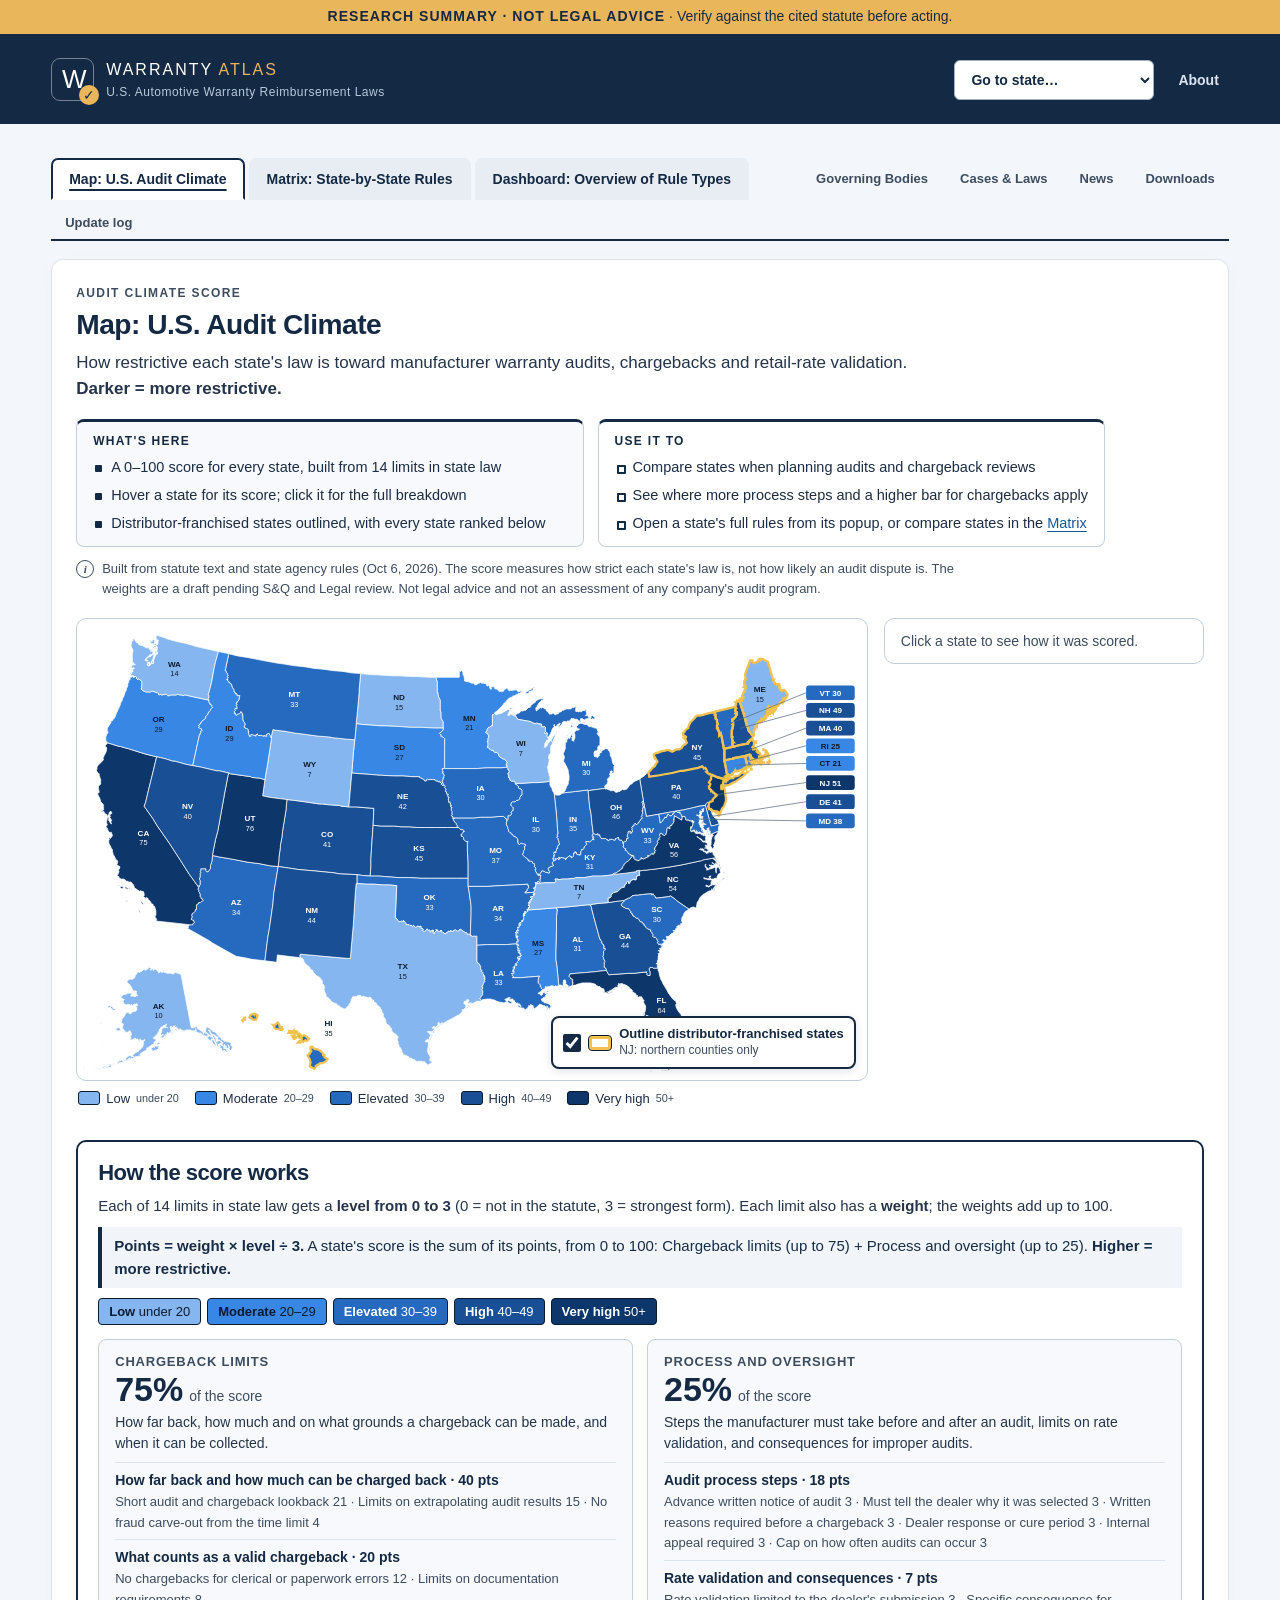
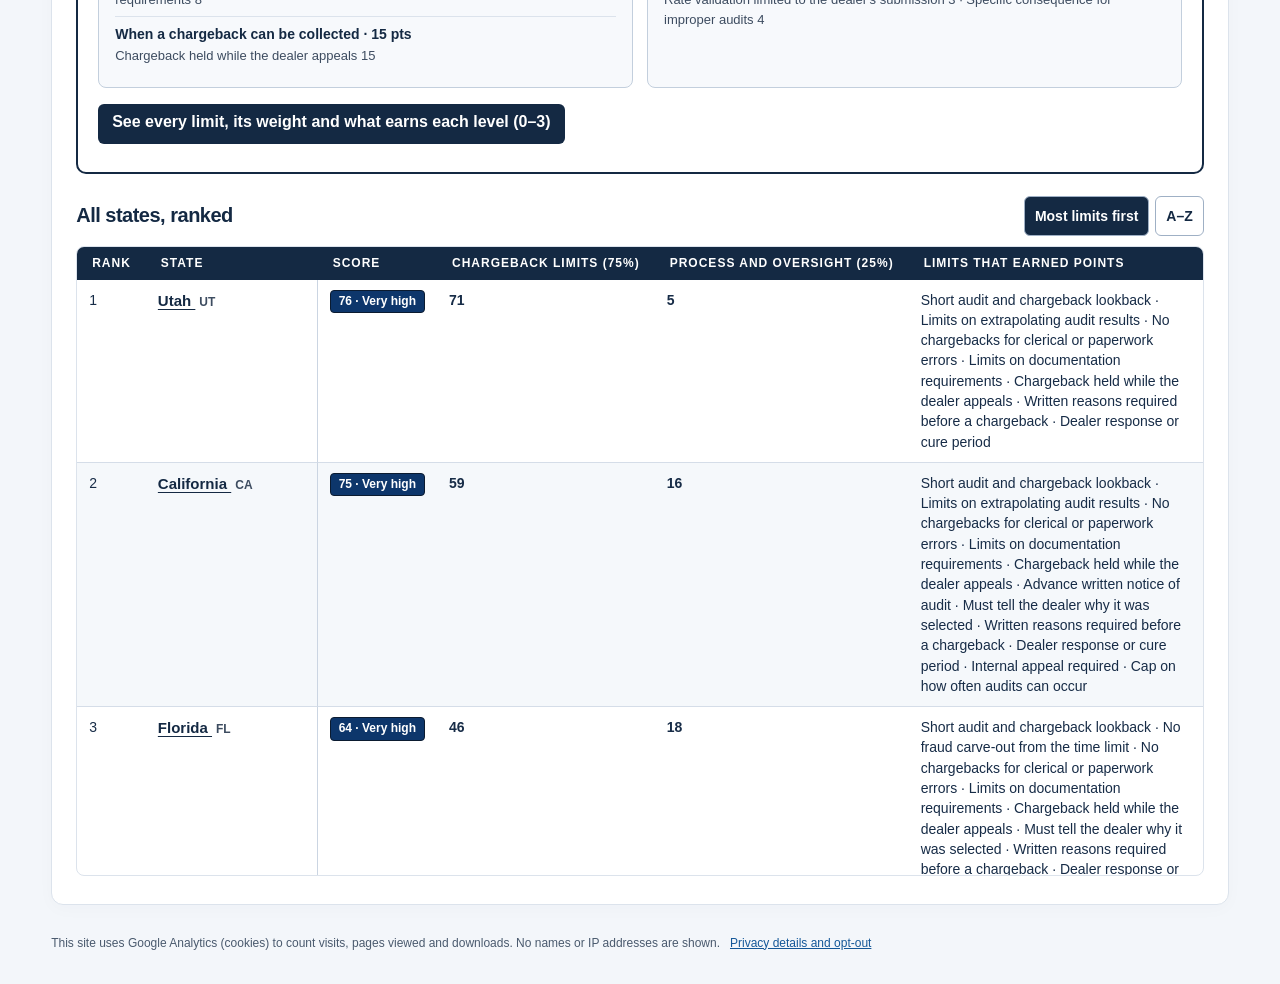
==== commit 5bdf0a3e: "UX updates: Go to state picker on every tab; matrix shows conditions and Silent vs Not covered; Copy" ====
--- a/docs/index.html
+++ b/docs/index.html
@@ -24,11 +24,11 @@
     var s = document.createElement('script'); s.async = true; s.src = 'https://www.googletagmanager.com/gtag/js?id=' + id; document.head.appendChild(s);
   })();
   </script>
-  <link rel="stylesheet" href="styles.css?v=20261006-x30"><script defer src="data.js?v=20261006-x30"></script><script defer src="coverage-data.js?v=20261006-x30"></script><script defer src="coverage.js?v=20261006-x30"></script><link rel="stylesheet" href="extras.css?v=20261006-x30"><script defer src="extras.js?v=20261006-x30"></script>
+  <link rel="stylesheet" href="styles.css?v=20261006-x32"><script defer src="data.js?v=20261006-x32"></script><script defer src="coverage-data.js?v=20261006-x32"></script><script defer src="coverage.js?v=20261006-x32"></script><link rel="stylesheet" href="extras.css?v=20261006-x32"><script defer src="extras.js?v=20261006-x32"></script>
 </head>
 <body>
-  <div class="xnotice" role="note"><strong>INTERNAL USE ONLY</strong><span aria-hidden="true"> · </span>Verify against the cited statute before acting.</div>
-  <header class="masthead"><div class="brand"><span class="brandmark" aria-hidden="true">W<span>✓</span></span><div>WARRANTY <strong>ATLAS</strong><small>U.S. Automotive Warranty Reimbursement Laws</small></div></div><div class="header-actions"><button class="quiet" id="aboutBtn">About</button></div></header>
+  <div class="xnotice" role="note"><strong>RESEARCH SUMMARY · NOT LEGAL ADVICE</strong><span aria-hidden="true"> · </span>Verify against the cited statute before acting.</div>
+  <header class="masthead"><div class="brand"><span class="brandmark" aria-hidden="true">W<span>✓</span></span><div>WARRANTY <strong>ATLAS</strong><small>U.S. Automotive Warranty Reimbursement Laws</small></div></div><div class="header-actions"><label class="xjump" for="xJump"><span class="xjump-l">Go to state</span><select id="xJump"><option value="">Go to state…</option></select></label><button class="quiet" id="aboutBtn">About</button></div></header>
   <main id="main"></main>
   <footer class="xsitefoot"><span>This site uses Google Analytics (cookies) to count visits, pages viewed and downloads. No names or IP addresses are shown.</span> <button type="button" class="xsitefoot-link" id="privacyLink">Privacy details and opt-out</button></footer>
   <dialog id="aboutDialog" class="about-dialog" aria-labelledby="aboutTitle"><div class="dialog-top"><div><span class="eyebrow">ABOUT THIS REFERENCE</span><h2 id="aboutTitle">Quick overview</h2></div><button class="close-button" data-close="aboutDialog" aria-label="Close overview">×</button></div><div class="about-copy xabout">
--- a/docs/extras.css
+++ b/docs/extras.css
@@ -410,7 +410,7 @@
 .km-fsub th{background:#142943!important;color:#fff!important;font-size:13px;text-align:left;padding:8px 12px!important}
 .km-fsub th span{display:block;font-weight:normal;font-size:12px;opacity:.9;margin-top:2px;text-transform:none;letter-spacing:0}
 .km-sub{text-align:center;font-variant-numeric:tabular-nums;font-weight:bold}
-@media(max-width:640px){.km-ftable2{min-width:0}.km-ftable2 tbody tr{display:block;padding:8px 10px}.km-ftable2 tbody tr>th,.km-ftable2 tbody tr>td{display:block;width:auto!important;padding:1px 0!important}.km-ftable2 td.km-pts{margin:4px 0}.km-ftable2 td.km-pts::before{content:'Weight ';font-weight:bold;color:#142943}.km-ftable2 td:nth-of-type(n+2)::before{font-weight:bold;color:#142943}.km-ftable2 td:nth-of-type(2)::before{content:'Level 3: '}.km-ftable2 td:nth-of-type(3)::before{content:'Level 2: '}.km-ftable2 td:nth-of-type(4)::before{content:'Level 1: '}.km-ftable2 td:nth-of-type(5)::before{content:'Level 0: '}.km-ftable2 tr.km-fsub,.km-ftable2 tr.km-fgroup{padding:0}.km-ftable2 tr.km-fsub>th,.km-ftable2 tr.km-fgroup>th{padding:6px 10px!important}}
+@media(max-width:640px){.km-ftable2{min-width:0}.km-ftable2 tbody tr{display:block;padding:8px 10px}.km-ftable2 tbody tr>th,.km-ftable2 tbody tr>td{display:block;width:auto!important;padding:1px 0!important}.km-ftable2 td.km-pts{margin:4px 0}.km-ftable2 td.km-pts::before{content:'Weight ';font-weight:bold;color:#142943}.km-ftable2 td:nth-of-type(n+2)::before{font-weight:bold;color:#142943}.km-ftable2 td:nth-of-type(2)::before{content:'Level 0: '}.km-ftable2 td:nth-of-type(3)::before{content:'Level 1: '}.km-ftable2 td:nth-of-type(4)::before{content:'Level 2: '}.km-ftable2 td:nth-of-type(5)::before{content:'Level 3: '}.km-ftable2 tr.km-fsub,.km-ftable2 tr.km-fgroup{padding:0}.km-ftable2 tr.km-fsub>th,.km-ftable2 tr.km-fgroup>th{padding:6px 10px!important}}
 .xnav .xnav-quiet{padding:11px 12px}.xnav .xnav-quiet:hover{background:#e8edf4}@media(max-width:640px){.xnav .xnav-quiet{padding:8px 8px;font-size:12px}}
 .xnav-break{display:none}@media(max-width:640px){.xnav-break{display:block;flex-basis:100%;height:0}.xnav .xnav-quiet:first-of-type,.xnav .xnav-break+.xnav-quiet{margin-left:0}}
 
@@ -497,3 +497,19 @@
 .xgv-table thead{display:none}.xgv-table,.xgv-table tbody,.xgv-table tr,.xgv-table th,.xgv-table td{display:block;width:auto}
 .xgv-table tbody tr{border-bottom:2px solid #c3cfdd;padding:6px 0}.xgv-table tbody th,.xgv-table tbody td{border-bottom:none;padding:5px 12px}
 .xgv-table tbody td::before{content:attr(data-label);display:block;font-size:12px;font-weight:bold;color:#5d6c80}}
+/* header "Go to state" picker (2026-10-07) */
+.xjump{display:flex;align-items:center}
+.xjump-l{position:absolute;width:1px;height:1px;overflow:hidden;clip:rect(0 0 0 0);white-space:nowrap}
+.xjump select{min-height:40px;padding:7px 30px 7px 12px;border:1px solid #9fb0c4;font-weight:600;width:200px}
+.xjump select:focus-visible{outline:3px solid #eab65b;outline-offset:2px}
+@media(max-width:640px){.xjump select{width:146px;min-height:38px;padding:6px 24px 6px 8px;font-size:14px}}
+/* matrix: condition under a Conditional answer; quiet answer when no contract coverage */
+.ks-sc-cond{display:block;font-size:12.5px;line-height:1.35;color:#3d4a5c;margin:1px 0 4px}
+/* copy quote + cite */
+.xpin-q{display:flex;flex-wrap:wrap;align-items:center;gap:6px 12px}
+.xcopyq{background:white;border:1px solid #142943;color:#142943;border-radius:5px;font-size:12.5px;font-weight:600;padding:3px 9px;min-height:28px;cursor:pointer}
+.xcopyq:hover{background:#142943;color:white}
+.xcopyq:focus-visible{outline:3px solid #c88c27;outline-offset:2px}
+@media print{.xjump,.xcopyq{display:none!important}}
+/* score table: four equal level columns, Level 0 to Level 3 left to right */
+@media(min-width:641px){.km-ftable2 thead th:nth-child(2){width:8%}.km-ftable2 thead th:nth-child(n+3){width:17%}}
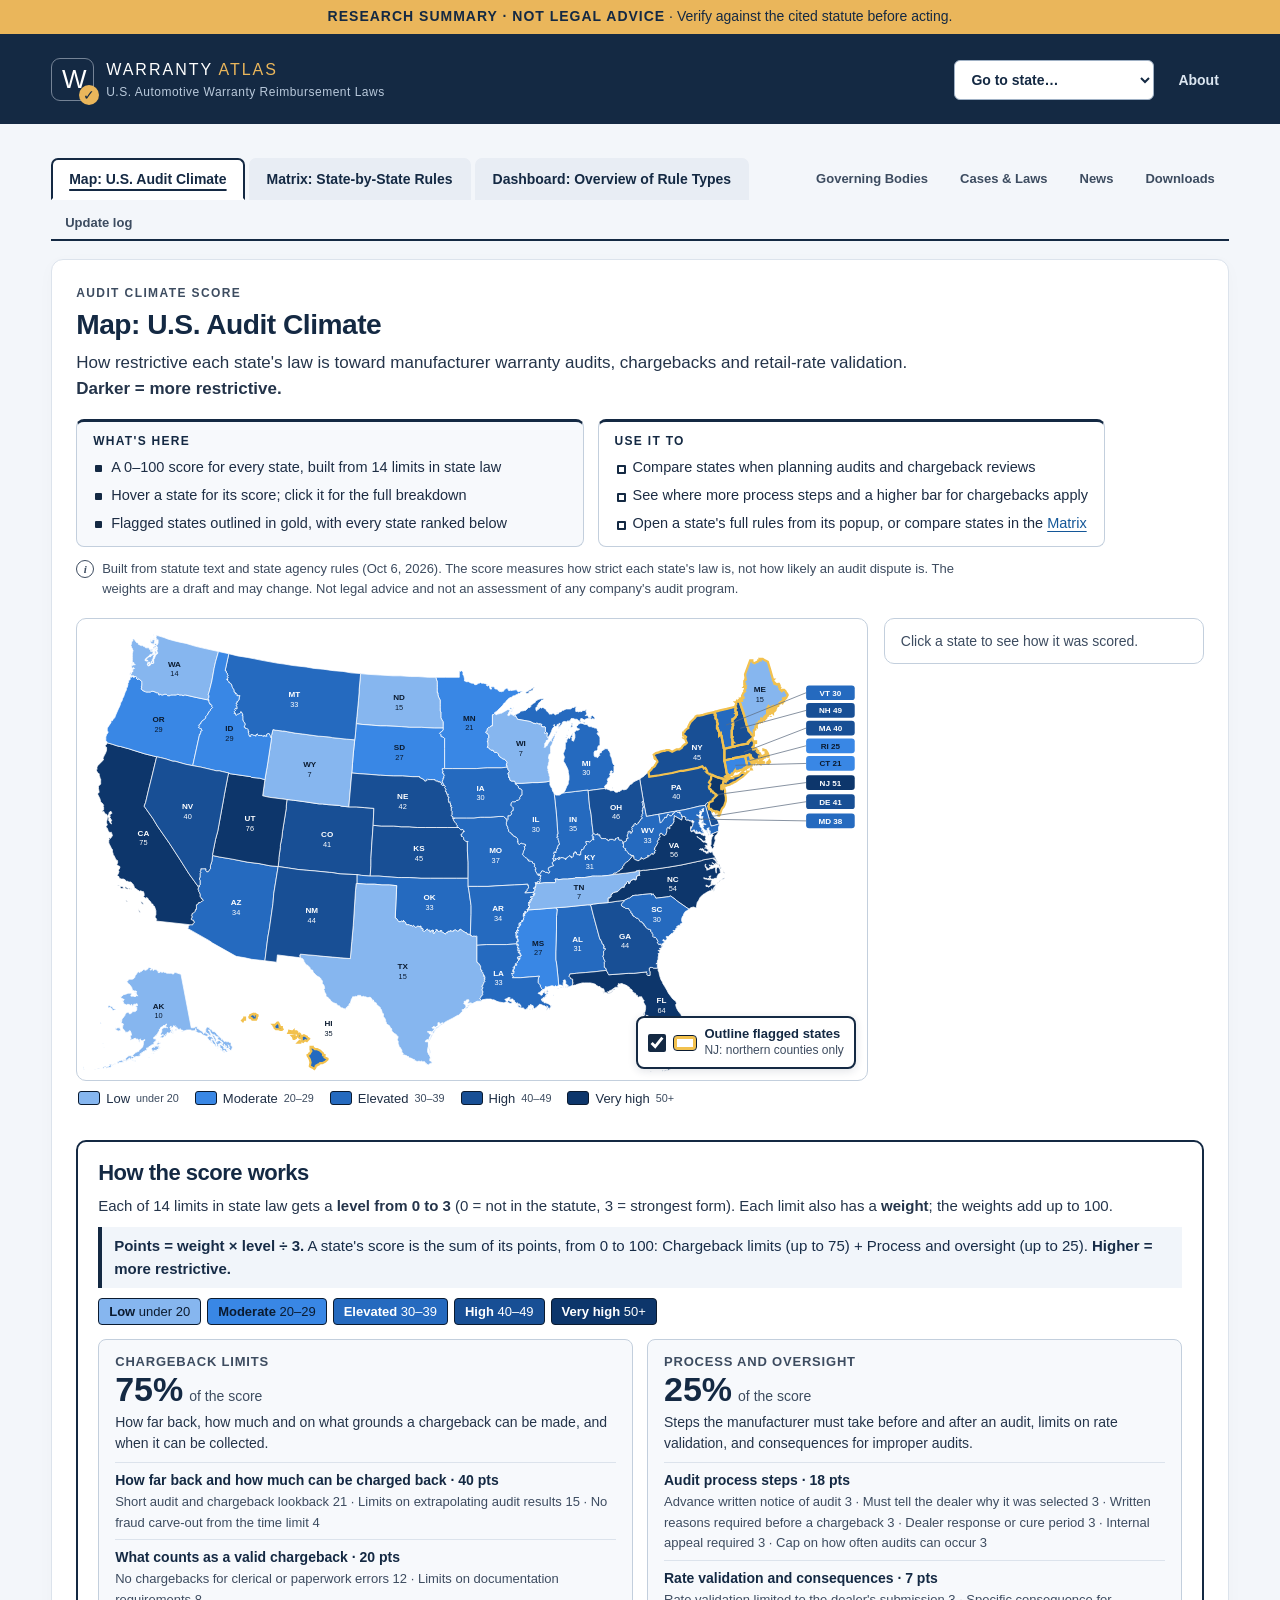
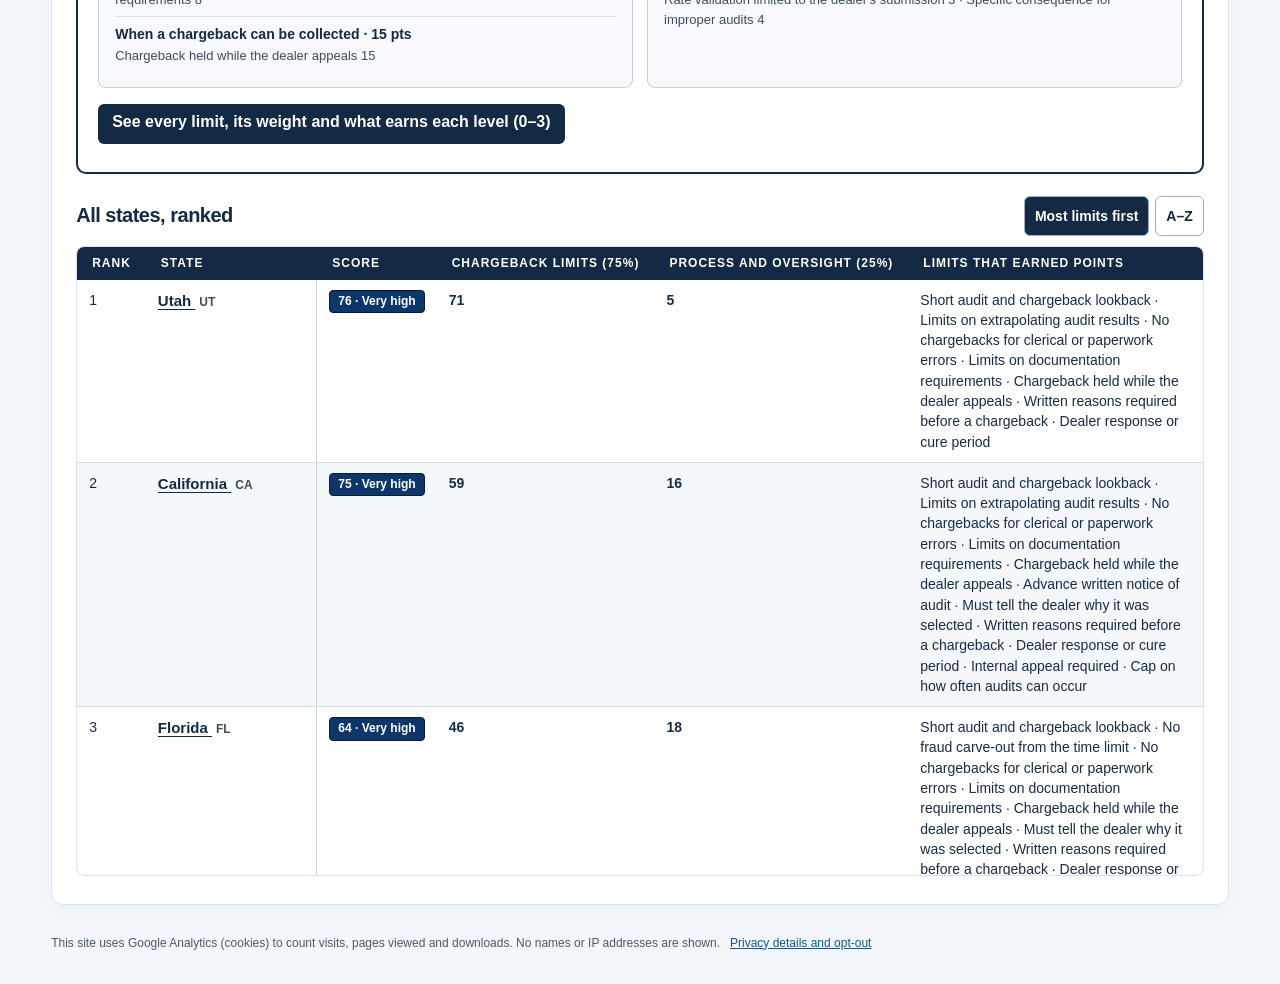
==== commit 4a208ccd: "Neutral labels: flagged states keep gold outline and badges labeled Flagged; remove company-specific" ====
--- a/docs/index.html
+++ b/docs/index.html
@@ -24,7 +24,7 @@
     var s = document.createElement('script'); s.async = true; s.src = 'https://www.googletagmanager.com/gtag/js?id=' + id; document.head.appendChild(s);
   })();
   </script>
-  <link rel="stylesheet" href="styles.css?v=20261006-x32"><script defer src="data.js?v=20261006-x32"></script><script defer src="coverage-data.js?v=20261006-x32"></script><script defer src="coverage.js?v=20261006-x32"></script><link rel="stylesheet" href="extras.css?v=20261006-x32"><script defer src="extras.js?v=20261006-x32"></script>
+  <link rel="stylesheet" href="styles.css?v=20261007-x33"><script defer src="data.js?v=20261007-x33"></script><script defer src="coverage-data.js?v=20261007-x33"></script><script defer src="coverage.js?v=20261007-x33"></script><link rel="stylesheet" href="extras.css?v=20261007-x33"><script defer src="extras.js?v=20261007-x33"></script>
 </head>
 <body>
   <div class="xnotice" role="note"><strong>RESEARCH SUMMARY · NOT LEGAL ADVICE</strong><span aria-hidden="true"> · </span>Verify against the cited statute before acting.</div>
@@ -38,7 +38,7 @@
 <h3>How to read it</h3>
 <dl class="xabout-dl"><dt>Yes</dt><dd>The state's warranty rate and time rules apply to that coverage.</dd><dt>Conditional</dt><dd>Applies only if a condition is met, usually who issues or pays for the contract.</dd><dt>Not covered</dt><dd>The statute excludes it or limits the rule to manufacturer-issued work.</dd><dt>Silent · Not set in statute</dt><dd>The statute says nothing. Contracts, regulations or other law may still apply.</dd><dt>Full details</dt><dd>The statute quote, pinpoint cite and conditions behind each key fact.</dd></dl>
 <h3>Keep in mind</h3>
-<ul><li><strong>Internal use only.</strong> Research summary, not legal advice. Verify against the cited statute and take disputes to Legal.</li><li>No SOA rates or dealer payment data.</li><li>Checked for law changes every Monday. Each state shows <em>Last verified</em> and <em>Law last amended</em>.</li><li>Distributor-franchised states (New England, New York, northern New Jersey and Hawaii) are flagged. There, the rules apply to the distributor that holds the dealer's franchise.</li><li>Scope: franchised passenger-vehicle dealers. RV, heavy-truck and independent repair-shop rules are out of scope.</li></ul>
+<ul><li><strong>Internal use only.</strong> Research summary, not legal advice. Verify against the cited statute and take disputes to Legal.</li><li>No company rates or dealer payment data.</li><li>Checked for law changes every Monday. Each state shows <em>Last verified</em> and <em>Law last amended</em>.</li><li>Flagged states (New England, New York, northern New Jersey and Hawaii) are outlined in gold on the map and marked Flagged elsewhere.</li><li>Scope: franchised passenger-vehicle dealers. RV, heavy-truck and independent repair-shop rules are out of scope.</li></ul>
 <section class="xprivacy" aria-labelledby="privacyTitle"><h3 id="privacyTitle" tabindex="-1">Privacy and site analytics</h3><p>This site uses Google Analytics to count visits, pages viewed and file downloads. Google Analytics sets cookies in your browser. The site owner sees totals by page, time of day, general location and device type, never names or IP addresses. <a href="https://policies.google.com/technologies/partner-sites" target="_blank" rel="noopener">How Google uses this data ↗</a></p><p class="xprivacy-opt"><button type="button" class="xprivacy-btn" id="gaOptOut">Don't count my visits on this browser</button><span id="gaOptState" role="status"></span></p><p class="xprivacy-small">Or block it on every site with <a href="https://tools.google.com/dlpage/gaoptout" target="_blank" rel="noopener">Google's opt-out browser add-on ↗</a>.</p></section>
 <details class="xabout-more"><summary>Research history and sources</summary><p>Initial research September 21, 2026. Coverage by contract type verified September 24–25. Audit fields and law dates verified September 25. Official legislature text was used wherever available; enrolled acts or current code copies are labeled in each state.</p><p>The States pages show the law in effect today and flag enacted changes that take effect later (for example, Rhode Island on October 1, 2026). Pending bills are listed in Weekly checks and are never treated as law.</p></details>
 <details class="xabout-more"><summary>Glossary</summary><dl class="glossary"><dt>Hourly rate vs. paid hours</dt><dd>Labor payment = hourly rate × allowed hours. A time multiplier changes the hours; Wisconsin builds the time difference into the rate.</dd><dt>Posted vs. effective labor rate</dt><dd>Posted is the advertised rate. Effective is labor revenue divided by the hours in the qualifying sample.</dd><dt>Parts markup vs. gross margin</dt><dd>A $100 part reimbursed at $160 is a 60% markup and a 37.5% gross margin.</dd><dt>Sample period vs. age limit</dt><dd>The sample period is how much repair-order history to submit; the age limit is how old it can be.</dd></dl></details>
--- a/docs/extras.css
+++ b/docs/extras.css
@@ -211,7 +211,7 @@
 .xl-links { margin-bottom: 0; font-weight: 650; }
 .ks-change.xl-badge { color: #172f45; background: #eef3f7; border: 1px solid #647789; }
 
-/* Distributor layer */
+/* Flagged states */
 .ks-dist{display:inline-block;margin:5px 4px 0 0;font-size:11px;font-weight:bold;color:#142943;border:2px dashed #b8860b;background:#fff8e6;border-radius:4px;padding:1px 6px}
 .ks-idx{display:block;font-size:12px;color:#3d4c60;margin-top:4px}
 .kd-box{border:3px dashed #b8860b;background:#fffaf0;border-radius:10px;padding:14px 18px;margin:0 0 18px}
@@ -288,7 +288,7 @@
 #x-summary .xd-jump a[aria-current=true] span{color:#fff;border-color:#fff}
 @media(max-width:700px){#x-summary .xd-jump{margin:0 -12px;padding:8px 12px}#x-summary .xd-jump ul{display:flex;flex-wrap:nowrap;overflow-x:auto;gap:6px;padding-bottom:4px}#x-summary .xd-jump li{flex:0 0 auto}#x-summary .xd-jump a{height:auto;white-space:nowrap}}
 @media print{#x-summary .xd-jump{position:static}}
-/* Map: distributor toggle sits on the map */
+/* Map: flagged-state toggle sits on the map */
 .km-mapbox{position:relative}
 .km-toggle{position:absolute;right:12px;bottom:12px;display:flex;align-items:center;gap:8px;background:#fff;border:2px solid #142943;border-radius:8px;padding:8px 10px;font-size:13px;font-weight:bold;color:#142943;cursor:pointer;box-shadow:0 2px 8px #14294322;line-height:1.3}
 .km-toggle small{display:block;font-weight:normal;color:#3d4c60;font-size:12px}
@@ -513,3 +513,4 @@
 @media print{.xjump,.xcopyq{display:none!important}}
 /* score table: four equal level columns, Level 0 to Level 3 left to right */
 @media(min-width:641px){.km-ftable2 thead th:nth-child(2){width:8%}.km-ftable2 thead th:nth-child(n+3){width:17%}}
+.kd-flagline{margin:0 0 16px;font-size:14px;color:#1d2d44;display:flex;gap:10px;align-items:center}
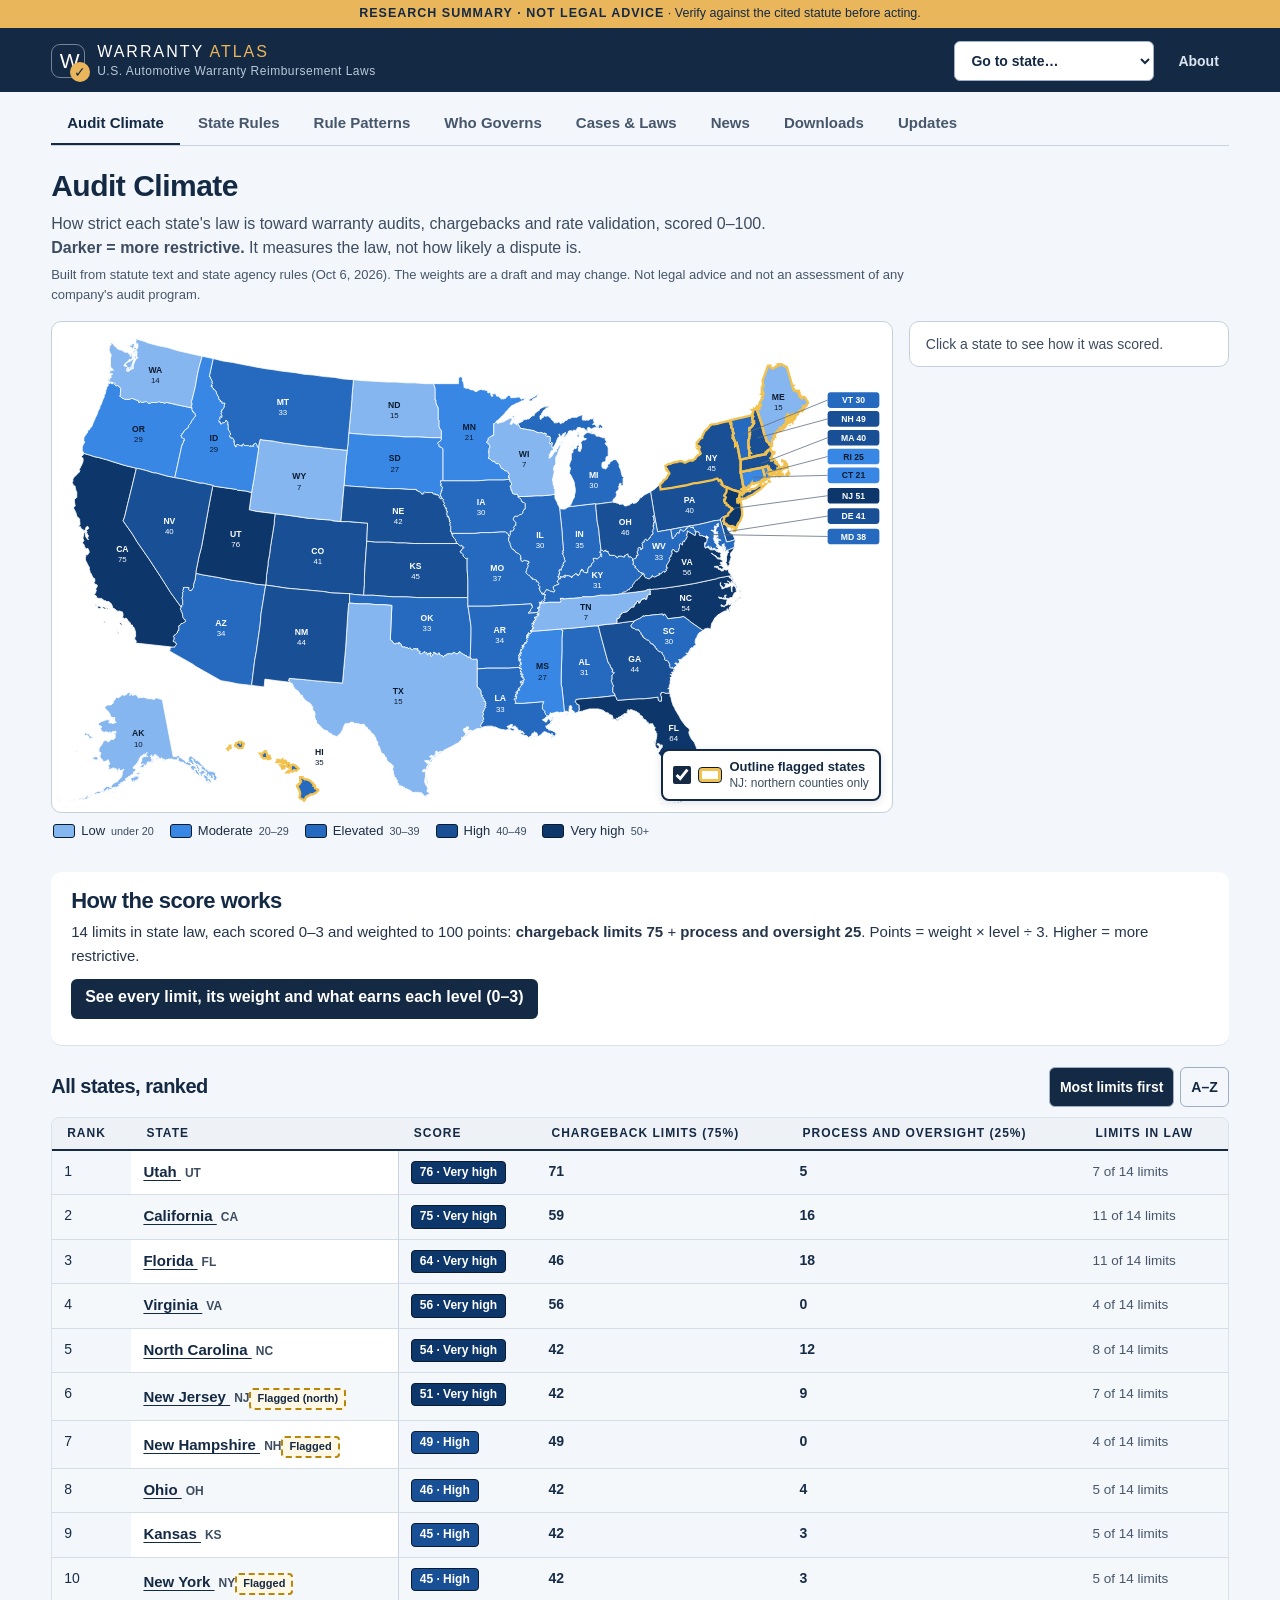
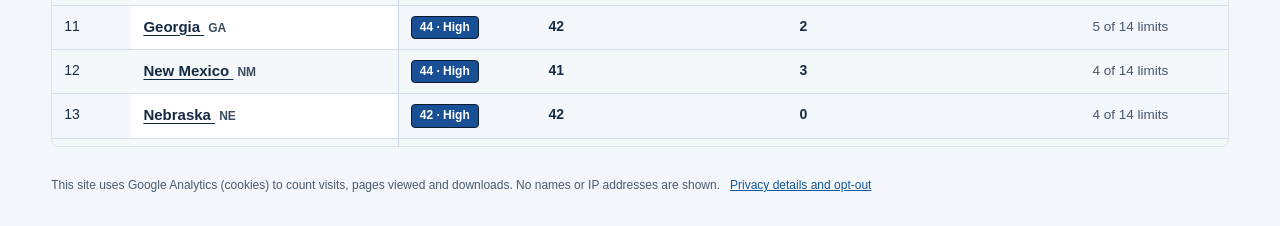
==== commit de6237d4: "Governing Bodies explanation; quieter layout with task-style tabs, one-line intros and answer chips" ====
--- a/docs/index.html
+++ b/docs/index.html
@@ -24,7 +24,7 @@
     var s = document.createElement('script'); s.async = true; s.src = 'https://www.googletagmanager.com/gtag/js?id=' + id; document.head.appendChild(s);
   })();
   </script>
-  <link rel="stylesheet" href="styles.css?v=20261007-x33"><script defer src="data.js?v=20261007-x33"></script><script defer src="coverage-data.js?v=20261007-x33"></script><script defer src="coverage.js?v=20261007-x33"></script><link rel="stylesheet" href="extras.css?v=20261007-x33"><script defer src="extras.js?v=20261007-x33"></script>
+  <link rel="stylesheet" href="styles.css?v=20261022-x36"><script defer src="data.js?v=20261022-x36"></script><script defer src="coverage-data.js?v=20261022-x36"></script><script defer src="coverage.js?v=20261022-x36"></script><link rel="stylesheet" href="extras.css?v=20261022-x36"><script defer src="extras.js?v=20261022-x36"></script>
 </head>
 <body>
   <div class="xnotice" role="note"><strong>RESEARCH SUMMARY · NOT LEGAL ADVICE</strong><span aria-hidden="true"> · </span>Verify against the cited statute before acting.</div>
@@ -34,7 +34,7 @@
   <dialog id="aboutDialog" class="about-dialog" aria-labelledby="aboutTitle"><div class="dialog-top"><div><span class="eyebrow">ABOUT THIS REFERENCE</span><h2 id="aboutTitle">Quick overview</h2></div><button class="close-button" data-close="aboutDialog" aria-label="Close overview">×</button></div><div class="about-copy xabout">
 <p class="xabout-lead">A 50-state quick reference to dealer warranty-reimbursement law: labor rates, paid hours, parts, claims and chargebacks, and whether service contracts and CPO are covered. Built from public statutes and, where they set a rule, state agency regulations.</p>
 <h3>What's here</h3>
-<ul><li><strong>Map: U.S. Audit Climate</strong> (opens first) — the audit climate score (0–100) on a U.S. map: how restrictive each state's law is toward warranty audits, chargebacks and rate validation. Hover or click a state for how it was scored.</li><li><strong>Matrix: State-by-State Rules</strong> — one row per state: labor rate, rate increase requests, manufacturer response, paid hours, parts markup, and service contracts and CPO. Click a state for its key facts, with the statute quotes and sources one click deeper. Tick 2 to 6 states, then press <strong>Compare</strong> to see them side by side.</li><li><strong>Dashboard: Overview of Rule Types</strong> — rule counts across all 50 states: how many states give each answer, with a plain-English definition of every answer and the states behind it.</li><li><strong>Governing Bodies</strong> — for each state: the statute, any state agency rule that adds a warranty rule, the agency (with a link to its website) and where a dealer takes a dispute.</li><li><strong>Cases &amp; Laws</strong> — key decisions and legislation on rate submissions, audits and chargebacks, each labeled with how it was verified.</li><li><strong>News</strong> — law changes and rulings (up to 5 a week) plus industry commentary from reliable trade and legal publications (up to 3 a week), labeled separately, with the list of sources checked.</li><li><strong>Downloads</strong> — the Excel workbook (everything on the site), one-page state PDFs and one research data file.</li><li><strong>Update log</strong> — the Monday law-change checks and site updates.</li></ul>
+<ul><li><strong>Audit Climate</strong> (opens first) — the audit climate score (0–100) on a U.S. map: how restrictive each state's law is toward warranty audits, chargebacks and rate validation. Hover or click a state for how it was scored.</li><li><strong>State Rules</strong> — one row per state: labor rate, rate increase requests, manufacturer response, paid hours, parts markup, and service contracts and CPO. Click a state for its key facts, with the statute quotes and sources one click deeper. Tick 2 to 6 states, then press <strong>Compare</strong> to see them side by side.</li><li><strong>Rule Patterns</strong> — rule counts across all 50 states: how many states give each answer, with a plain-English definition of every answer and the states behind it.</li><li><strong>Who Governs</strong> — for each state: the statute, any state agency rule that adds a warranty rule, the agency (with a link to its website) and where a dealer takes a dispute.</li><li><strong>Cases &amp; Laws</strong> — key decisions and legislation on rate submissions, audits and chargebacks, each labeled with how it was verified.</li><li><strong>News</strong> — law changes and rulings (up to 5 a week) plus industry commentary from reliable trade and legal publications (up to 3 a week), labeled separately, with the list of sources checked.</li><li><strong>Downloads</strong> — the Excel workbook (everything on the site), one-page state PDFs and one research data file.</li><li><strong>Updates</strong> — the Monday law-change checks and site updates.</li></ul>
 <h3>How to read it</h3>
 <dl class="xabout-dl"><dt>Yes</dt><dd>The state's warranty rate and time rules apply to that coverage.</dd><dt>Conditional</dt><dd>Applies only if a condition is met, usually who issues or pays for the contract.</dd><dt>Not covered</dt><dd>The statute excludes it or limits the rule to manufacturer-issued work.</dd><dt>Silent · Not set in statute</dt><dd>The statute says nothing. Contracts, regulations or other law may still apply.</dd><dt>Full details</dt><dd>The statute quote, pinpoint cite and conditions behind each key fact.</dd></dl>
 <h3>Keep in mind</h3>
--- a/docs/extras.css
+++ b/docs/extras.css
@@ -514,3 +514,86 @@
 /* score table: four equal level columns, Level 0 to Level 3 left to right */
 @media(min-width:641px){.km-ftable2 thead th:nth-child(2){width:8%}.km-ftable2 thead th:nth-child(n+3){width:17%}}
 .kd-flagline{margin:0 0 16px;font-size:14px;color:#1d2d44;display:flex;gap:10px;align-items:center}
+/* Governing Bodies: plain-English explainer (smaller type, expandable detail) */
+.xgv-head{margin-bottom:16px}
+.xgv-explain{max-width:900px;font-size:15px;line-height:1.55;color:#2c3a4d}
+.xgv-explain p{margin:0 0 6px;font-size:15px;color:#2c3a4d}
+.xgv-explain ul{margin:4px 0 8px;padding-left:20px}
+.xgv-explain li{margin:3px 0}
+.xgv-more{margin-top:6px}
+.xgv-more summary{cursor:pointer;color:#0b57a8;font-weight:700;font-size:14.5px;text-decoration:underline;text-underline-offset:3px;padding:4px 0}
+.xgv-more summary:focus-visible{outline:3px solid #c88c27;outline-offset:2px}
+.xgv-more[open] summary{margin-bottom:6px}
+.xgv-more>div{border-left:3px solid #142943;padding:4px 0 2px 14px;font-size:14px}
+.xgv-more>div p,.xgv-more>div li{font-size:14px}
+.xgv-count{color:#46566b}
+/* ===== Quiet layout (2026-10-07): one-row task tabs, one-line intros, fewer boxes, answer chips ===== */
+.xnotice{font-size:12.5px;padding:5px 16px}
+.masthead{height:62px}
+.brandmark{width:34px;height:34px;font-size:21px}
+.brand small{margin-top:3px}
+main{padding-top:6px}
+.xnav{gap:2px;border-bottom:1px solid #c9d3df;margin:0 0 22px;flex-wrap:nowrap;overflow-x:auto;scrollbar-width:thin}
+.xnav .xnav-break{display:none}
+.xnav a,.xnav .xnav-quiet{background:transparent;border:0;border-radius:0;margin:0 0 -1px 0;padding:16px 16px 12px;font-size:15px;font-weight:600;color:#46566b;text-decoration:none;border-bottom:3px solid transparent;white-space:nowrap}
+.xnav .xnav-quiet{margin-left:0}
+.xnav a:hover{background:transparent;color:#142943;border-bottom-color:#9fb0c4}
+.xnav a[aria-current=page],.xnav .xnav-quiet[aria-current=page]{background:transparent;color:#142943;border:0;border-bottom:3px solid #142943;font-weight:700;text-decoration:none}
+.xpanel{border:0;box-shadow:none;background:transparent;padding:0}
+.xhead{margin-bottom:16px}
+.ks-h1{font-size:30px}
+.xi-lead{font-size:16px!important;color:#3d4c60!important;margin:0 0 4px!important;max-width:980px}
+.xi-note{font-size:13px!important;color:#46566b!important;margin:2px 0 0!important;border:0!important;background:none!important;padding:0!important;max-width:980px}
+.xstamp{border:0;padding:0;font-size:13px;color:#46566b;line-height:1.6}
+.xstamp-sep{display:none}
+.ks-head .eyebrow{display:none}
+.xtable thead th{background:#eef2f7;color:#142943;border-bottom:2px solid #142943}
+.xtable thead th small{color:#46566b}
+.xtable-scroll,.table-scroll{border-color:#dbe2ea}
+/* answer chips: fill, outline style and text differ, so color is never the only signal */
+.xchip{display:inline-flex;align-items:center;gap:4px;border-radius:999px;padding:1px 9px;font-size:12.5px;font-weight:700;line-height:1.55;white-space:nowrap;vertical-align:middle}
+.xchip-yes{background:#142943;color:#fff;border:1.5px solid #142943}
+.xchip-cond{background:#fff;color:#142943;border:1.5px solid #142943}
+.xchip-silent{background:#fff;color:#46566b;border:1.5px dashed #6b7a8f;font-weight:600}
+.xchip-no{background:#eef1f5;color:#142943;border:1.5px solid #6b7a8f}
+.ks-sc{display:flex;flex-wrap:wrap;align-items:center;gap:2px 6px;margin:2px 0 5px;line-height:1.4}
+.ks-sc-name{font-size:12.5px;color:#46566b}
+.ks-sc-cond{flex-basis:100%;font-size:12px;color:#46566b;margin:0}
+.xkey{display:flex;flex-wrap:wrap;align-items:center;gap:6px 12px;font-size:13px;color:#46566b;margin:4px 0 10px}
+.xkey strong{color:#142943}
+.xkey a{margin-left:4px}
+/* map */
+.km-how-sec{border:0;background:#fff;border-radius:10px;padding:16px 20px;box-shadow:0 1px 0 #dbe2ea}
+.km-how-sec h2{margin:0 0 6px}
+.km-lim{color:#46566b;font-size:13.5px}
+/* rule patterns */
+.xd-section{border-color:#dbe2ea}
+.xd-section-head{background:#fff;color:#142943;border-bottom:2px solid #142943}
+.xd-section-head h2{color:#142943}
+.xd-section-head p{color:#3d4c60}
+.xd-section-number{color:#142943;border-color:#142943}
+.xd-section-meta{color:#142943;border-color:#9fb0c4}
+.xd-scale,.xd-more{display:none}
+.xl-recent{border:1px solid #dbe2ea;background:#fff;margin:16px 0 24px}
+.xl-recent>header{border-bottom:0;padding:16px 20px 6px}
+.xl-recent header p:last-child{font-size:13px;color:#46566b}
+.xl-fold>summary,.xs-fold>summary{cursor:pointer;list-style:none}
+.xl-fold>summary::-webkit-details-marker,.xs-fold>summary::-webkit-details-marker{display:none}
+.xl-fold>summary{padding:0 20px 16px;color:#0b57a8;font-weight:700;text-decoration:underline;text-underline-offset:3px}
+.xl-fold>summary::before,.xs-fold>summary::before{content:'▸ ';text-decoration:none;display:inline-block;margin-right:4px}
+.xl-fold[open]>summary::before,.xs-fold[open]>summary::before{content:'▾ '}
+.xs-card{border:1px solid #dbe2ea}
+.xs-fold>summary{display:block;padding:14px 20px}
+.xs-fold>summary h4{display:inline;margin:0;font-size:17px;color:#142943}
+.xs-fold>summary::before{color:#142943}
+.xs-sumline{display:block;margin:4px 0 0 18px;font-size:13.5px;color:#3d4c60}
+.xs-sumline b{color:#142943}
+.xs-fold>summary:focus-visible,.xl-fold>summary:focus-visible{outline:3px solid #c88c27;outline-offset:2px}
+.xs-fold .xs-card-head{border-radius:0;border-top:1px solid #dbe2ea}
+@media(max-width:640px){.masthead{height:auto;min-height:62px;padding:8px 12px}.xnav a,.xnav .xnav-quiet{padding:12px 11px 10px;font-size:14px}.ks-h1{font-size:25px}}
+@media print{.xs-fold>summary::before,.xl-fold>summary::before{content:''}}
+.xtable thead th,.ks-table thead th,.km-table thead th{color:#142943!important;background:#eef2f7!important}
+.xtable thead th small,.ks-table thead th small{color:#46566b!important}
+.xl-recent .xd-eyebrow{display:none}
+.xc-table thead th{background:#142943!important;color:#fff!important}
+.xc-table thead th small,.xc-table thead th span{color:#dbe5f0!important}
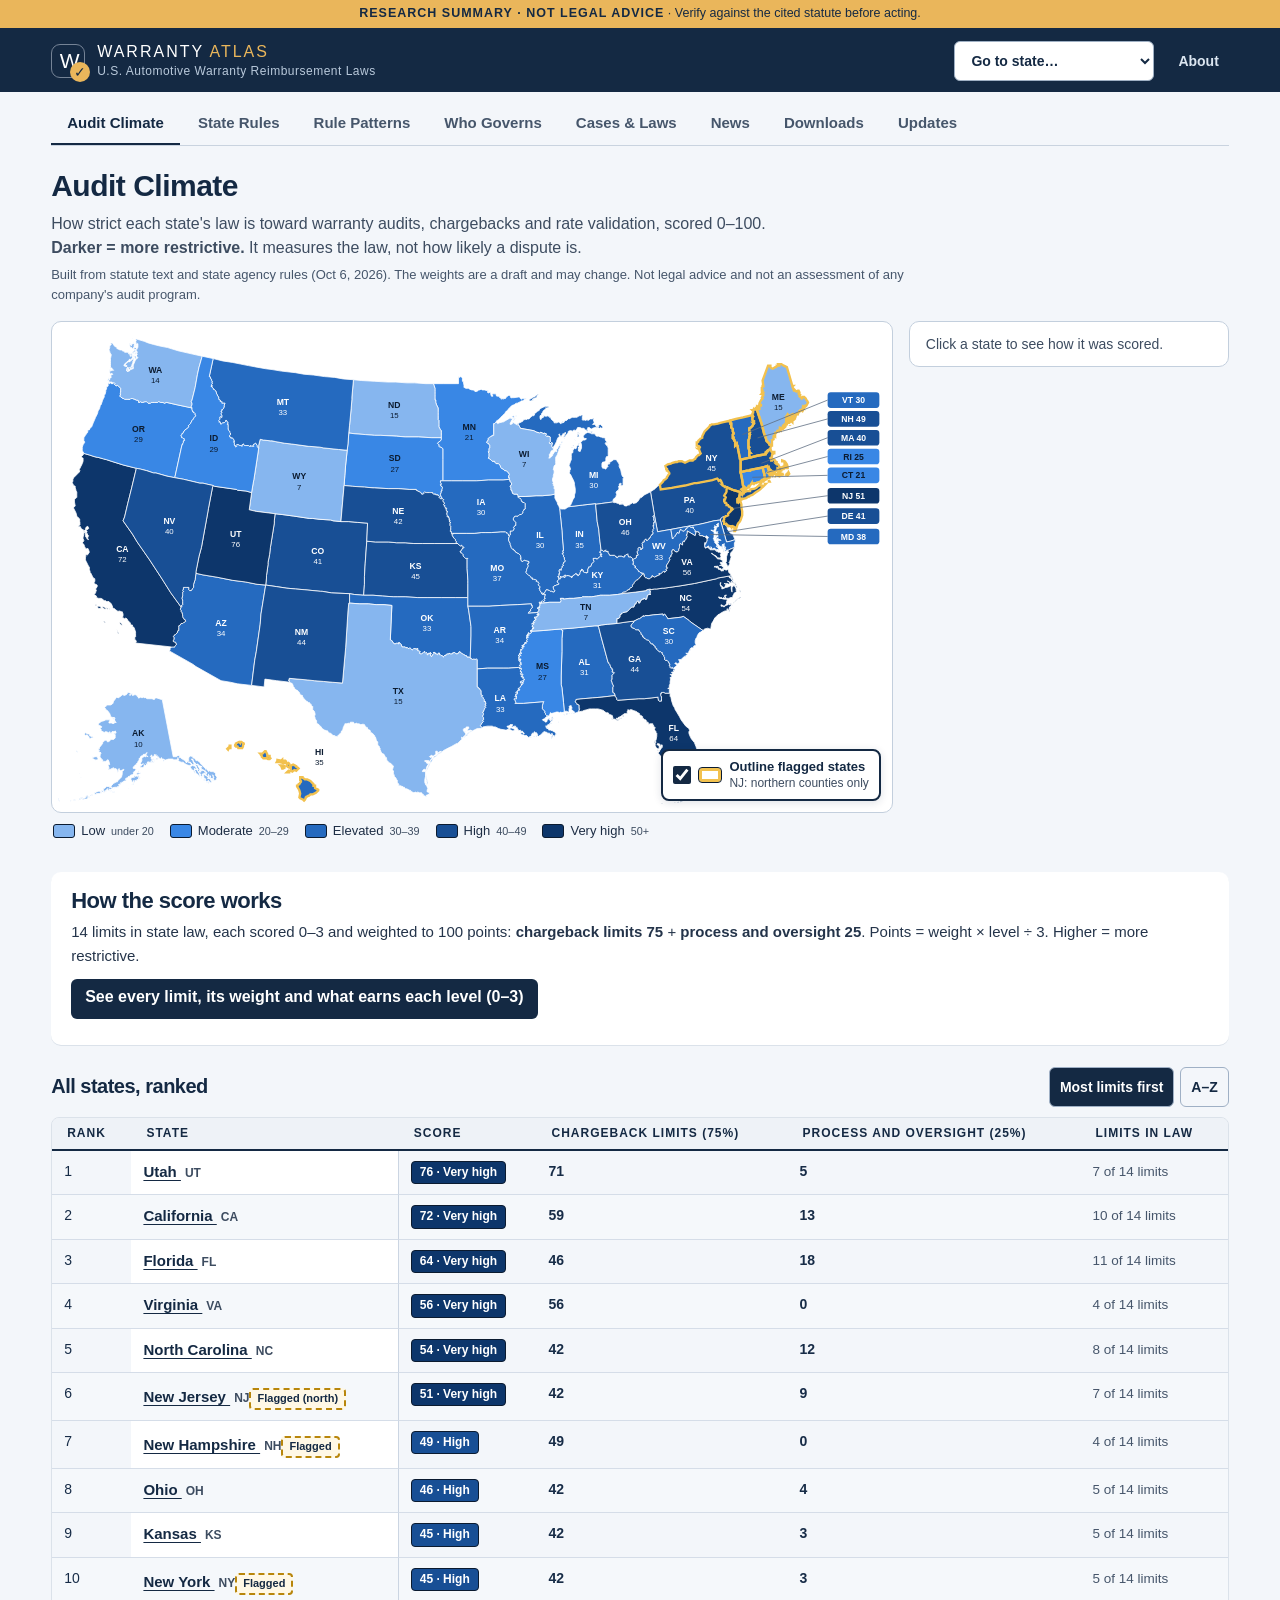
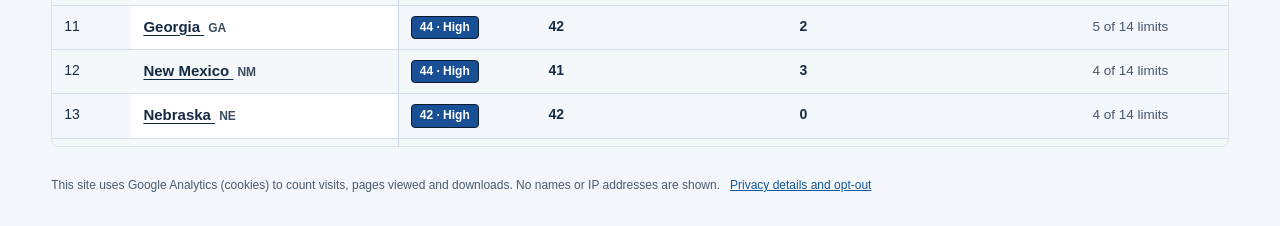
==== commit a774772f: "Audit brief for FL, CA, IL and AR: state-page block, one-page PDFs, research files; 10 matrix correc" ====
--- a/docs/index.html
+++ b/docs/index.html
@@ -24,7 +24,7 @@
     var s = document.createElement('script'); s.async = true; s.src = 'https://www.googletagmanager.com/gtag/js?id=' + id; document.head.appendChild(s);
   })();
   </script>
-  <link rel="stylesheet" href="styles.css?v=20261022-x36"><script defer src="data.js?v=20261022-x36"></script><script defer src="coverage-data.js?v=20261022-x36"></script><script defer src="coverage.js?v=20261022-x36"></script><link rel="stylesheet" href="extras.css?v=20261022-x36"><script defer src="extras.js?v=20261022-x36"></script>
+  <link rel="stylesheet" href="styles.css?v=20261023-x37"><script defer src="data.js?v=20261023-x37"></script><script defer src="coverage-data.js?v=20261023-x37"></script><script defer src="coverage.js?v=20261023-x37"></script><link rel="stylesheet" href="extras.css?v=20261023-x37"><script defer src="extras.js?v=20261023-x37"></script>
 </head>
 <body>
   <div class="xnotice" role="note"><strong>RESEARCH SUMMARY · NOT LEGAL ADVICE</strong><span aria-hidden="true"> · </span>Verify against the cited statute before acting.</div>
@@ -34,7 +34,7 @@
   <dialog id="aboutDialog" class="about-dialog" aria-labelledby="aboutTitle"><div class="dialog-top"><div><span class="eyebrow">ABOUT THIS REFERENCE</span><h2 id="aboutTitle">Quick overview</h2></div><button class="close-button" data-close="aboutDialog" aria-label="Close overview">×</button></div><div class="about-copy xabout">
 <p class="xabout-lead">A 50-state quick reference to dealer warranty-reimbursement law: labor rates, paid hours, parts, claims and chargebacks, and whether service contracts and CPO are covered. Built from public statutes and, where they set a rule, state agency regulations.</p>
 <h3>What's here</h3>
-<ul><li><strong>Audit Climate</strong> (opens first) — the audit climate score (0–100) on a U.S. map: how restrictive each state's law is toward warranty audits, chargebacks and rate validation. Hover or click a state for how it was scored.</li><li><strong>State Rules</strong> — one row per state: labor rate, rate increase requests, manufacturer response, paid hours, parts markup, and service contracts and CPO. Click a state for its key facts, with the statute quotes and sources one click deeper. Tick 2 to 6 states, then press <strong>Compare</strong> to see them side by side.</li><li><strong>Rule Patterns</strong> — rule counts across all 50 states: how many states give each answer, with a plain-English definition of every answer and the states behind it.</li><li><strong>Who Governs</strong> — for each state: the statute, any state agency rule that adds a warranty rule, the agency (with a link to its website) and where a dealer takes a dispute.</li><li><strong>Cases &amp; Laws</strong> — key decisions and legislation on rate submissions, audits and chargebacks, each labeled with how it was verified.</li><li><strong>News</strong> — law changes and rulings (up to 5 a week) plus industry commentary from reliable trade and legal publications (up to 3 a week), labeled separately, with the list of sources checked.</li><li><strong>Downloads</strong> — the Excel workbook (everything on the site), one-page state PDFs and one research data file.</li><li><strong>Updates</strong> — the Monday law-change checks and site updates.</li></ul>
+<ul><li><strong>Audit Climate</strong> (opens first) — the audit climate score (0–100) on a U.S. map: how restrictive each state's law is toward warranty audits, chargebacks and rate validation. Hover or click a state for how it was scored.</li><li><strong>State Rules</strong> — one row per state: labor rate, rate increase requests, manufacturer response, paid hours, parts markup, and service contracts and CPO. Click a state for its audit brief (what to know before auditing paid factory-warranty claims there, in the order an audit runs; four states so far), its key facts, and the statute quotes and sources one click deeper. Tick 2 to 6 states, then press <strong>Compare</strong> to see them side by side.</li><li><strong>Rule Patterns</strong> — rule counts across all 50 states: how many states give each answer, with a plain-English definition of every answer and the states behind it.</li><li><strong>Who Governs</strong> — for each state: the statute, any state agency rule that adds a warranty rule, the agency (with a link to its website) and where a dealer takes a dispute.</li><li><strong>Cases &amp; Laws</strong> — key decisions and legislation on rate submissions, audits and chargebacks, each labeled with how it was verified.</li><li><strong>News</strong> — law changes and rulings (up to 5 a week) plus industry commentary from reliable trade and legal publications (up to 3 a week), labeled separately, with the list of sources checked.</li><li><strong>Downloads</strong> — the Excel workbook (everything on the site), one-page audit briefs, one-page state PDFs and one research data file.</li><li><strong>Updates</strong> — the Monday law-change checks and site updates.</li></ul>
 <h3>How to read it</h3>
 <dl class="xabout-dl"><dt>Yes</dt><dd>The state's warranty rate and time rules apply to that coverage.</dd><dt>Conditional</dt><dd>Applies only if a condition is met, usually who issues or pays for the contract.</dd><dt>Not covered</dt><dd>The statute excludes it or limits the rule to manufacturer-issued work.</dd><dt>Silent · Not set in statute</dt><dd>The statute says nothing. Contracts, regulations or other law may still apply.</dd><dt>Full details</dt><dd>The statute quote, pinpoint cite and conditions behind each key fact.</dd></dl>
 <h3>Keep in mind</h3>
--- a/docs/extras.css
+++ b/docs/extras.css
@@ -597,3 +597,47 @@
 .xl-recent .xd-eyebrow{display:none}
 .xc-table thead th{background:#142943!important;color:#fff!important}
 .xc-table thead th small,.xc-table thead th span{color:#dbe5f0!important}
+/* ---------- Audit brief (state pages): the rules an auditor needs before an audit, in audit order ---------- */
+.xb{margin:0 0 26px;border:1px solid #dbe2ea;border-radius:10px;padding:4px 20px 14px;background:#fff}
+.xb .ks-sectionhead{margin-top:10px}
+.xb-lead{font-size:15px;color:#24344a;margin:0 0 8px;line-height:1.5;max-width:980px}
+.xb-covers{font-size:14px;color:#24344a;margin:0 0 6px;line-height:1.5;border-left:4px solid #142943;padding-left:10px}
+.xb-meta{display:flex;flex-wrap:wrap;gap:4px 18px;font-size:13px;color:#46566b;margin:0 0 6px}
+.xb-lrlink{color:#6b3d00;font-weight:700}
+.xb-h3{display:flex;align-items:baseline;flex-wrap:wrap;gap:6px 10px;font-size:17px;color:#142943;margin:18px 0 6px;border-bottom:2px solid #142943;padding-bottom:4px}
+.xb-h3 small{font-size:13px;font-weight:400;color:#46566b}
+.xb-num{display:inline-flex;align-items:center;justify-content:center;width:24px;height:24px;border-radius:50%;background:#142943;color:#fff;font-size:13px;font-weight:700}
+.xb-rules{list-style:none;margin:0;padding:0}
+.xb-rule{border-bottom:1px solid #e3e8ef;padding:7px 0 6px}
+.xb-rule:last-child{border-bottom:0}
+.xb-line{display:grid;grid-template-columns:minmax(150px,190px) 1fr auto;gap:4px 14px;align-items:baseline;font-size:14.5px;line-height:1.5}
+.xb-label{font-weight:700;color:#142943}
+.xb-short{color:#1f2d40}
+.xb-pin{font-size:12.5px;white-space:nowrap;color:#0b57a8;font-weight:600}
+.xb-flag{display:inline-block;margin-left:6px;font-size:12px;font-weight:700;color:#6b3d00;border:1.5px solid #6b3d00;border-radius:4px;padding:0 5px;white-space:nowrap;background:#fff7ea}
+.xb-rule .kf-more{margin:2px 0 0;font-size:13.5px}
+.xb-rule .kf-more>summary{color:#46566b;font-size:13px}
+.xb-tags{display:flex;flex-wrap:wrap;gap:4px 16px;font-size:12.5px;color:#46566b;margin:4px 0 8px}
+.xb-tags b{color:#142943;margin-right:4px}
+.xb-why{font-size:13.5px;color:#24344a;background:#f1f5fa;padding:6px 10px;border-radius:6px}
+.xb-lrs{margin:8px 0 10px}
+.xb-lr{border:2px solid #6b3d00;background:#fff7ea;border-radius:8px;padding:10px 14px;margin:8px 0;color:#3a2200;font-size:14px;line-height:1.5}
+.xb-lr p{margin:0 0 6px}.xb-lr p:last-child{margin:0}
+.xb-lr-t{font-weight:700;letter-spacing:.3px}
+.xb-pen{font-size:14px;color:#24344a;margin:8px 0;line-height:1.5}
+.xb-na{font-size:14px;color:#24344a;margin:14px 0 6px;line-height:1.5;border-top:1px dashed #9fb0c4;padding-top:10px}
+.xb-other{margin:6px 0 0;font-size:14px}
+.xb-other>summary{cursor:pointer;color:#0b57a8;font-weight:600;text-decoration:underline;text-underline-offset:3px}
+.xb-other h4{margin:14px 0 6px;color:#142943;font-size:15px}
+.xb-nalist,.xb-src{margin:0;padding-left:18px;line-height:1.5}
+.xb-nalist li,.xb-src li{margin:0 0 6px}
+.xb-more .xb-line{grid-template-columns:minmax(150px,190px) 1fr auto}
+.xb-loading{min-height:80px}
+.xb .xfoot{margin:12px 0 0}
+/* score card, collapsed below the brief */
+.ki-fold{border:1px solid #dbe2ea;border-radius:10px;margin:0 0 14px;background:#fff}
+.ki-fold>summary{padding:12px 16px}
+.ki-sum{display:inline-flex;flex-wrap:wrap;align-items:center;gap:6px 10px;font-size:15px;color:#142943}
+.ki-fold .ki-card{margin:0;border:0;border-top:1px solid #dbe2ea;border-radius:0}
+@media(max-width:700px){.xb{padding:4px 14px 12px}.xb-line{grid-template-columns:1fr;gap:2px}.xb-pin{white-space:normal}.xb-h3{font-size:16px}}
+@media print{.xb-rule .kf-more,.xb-other{display:none}.xb{border:0;padding:0}}
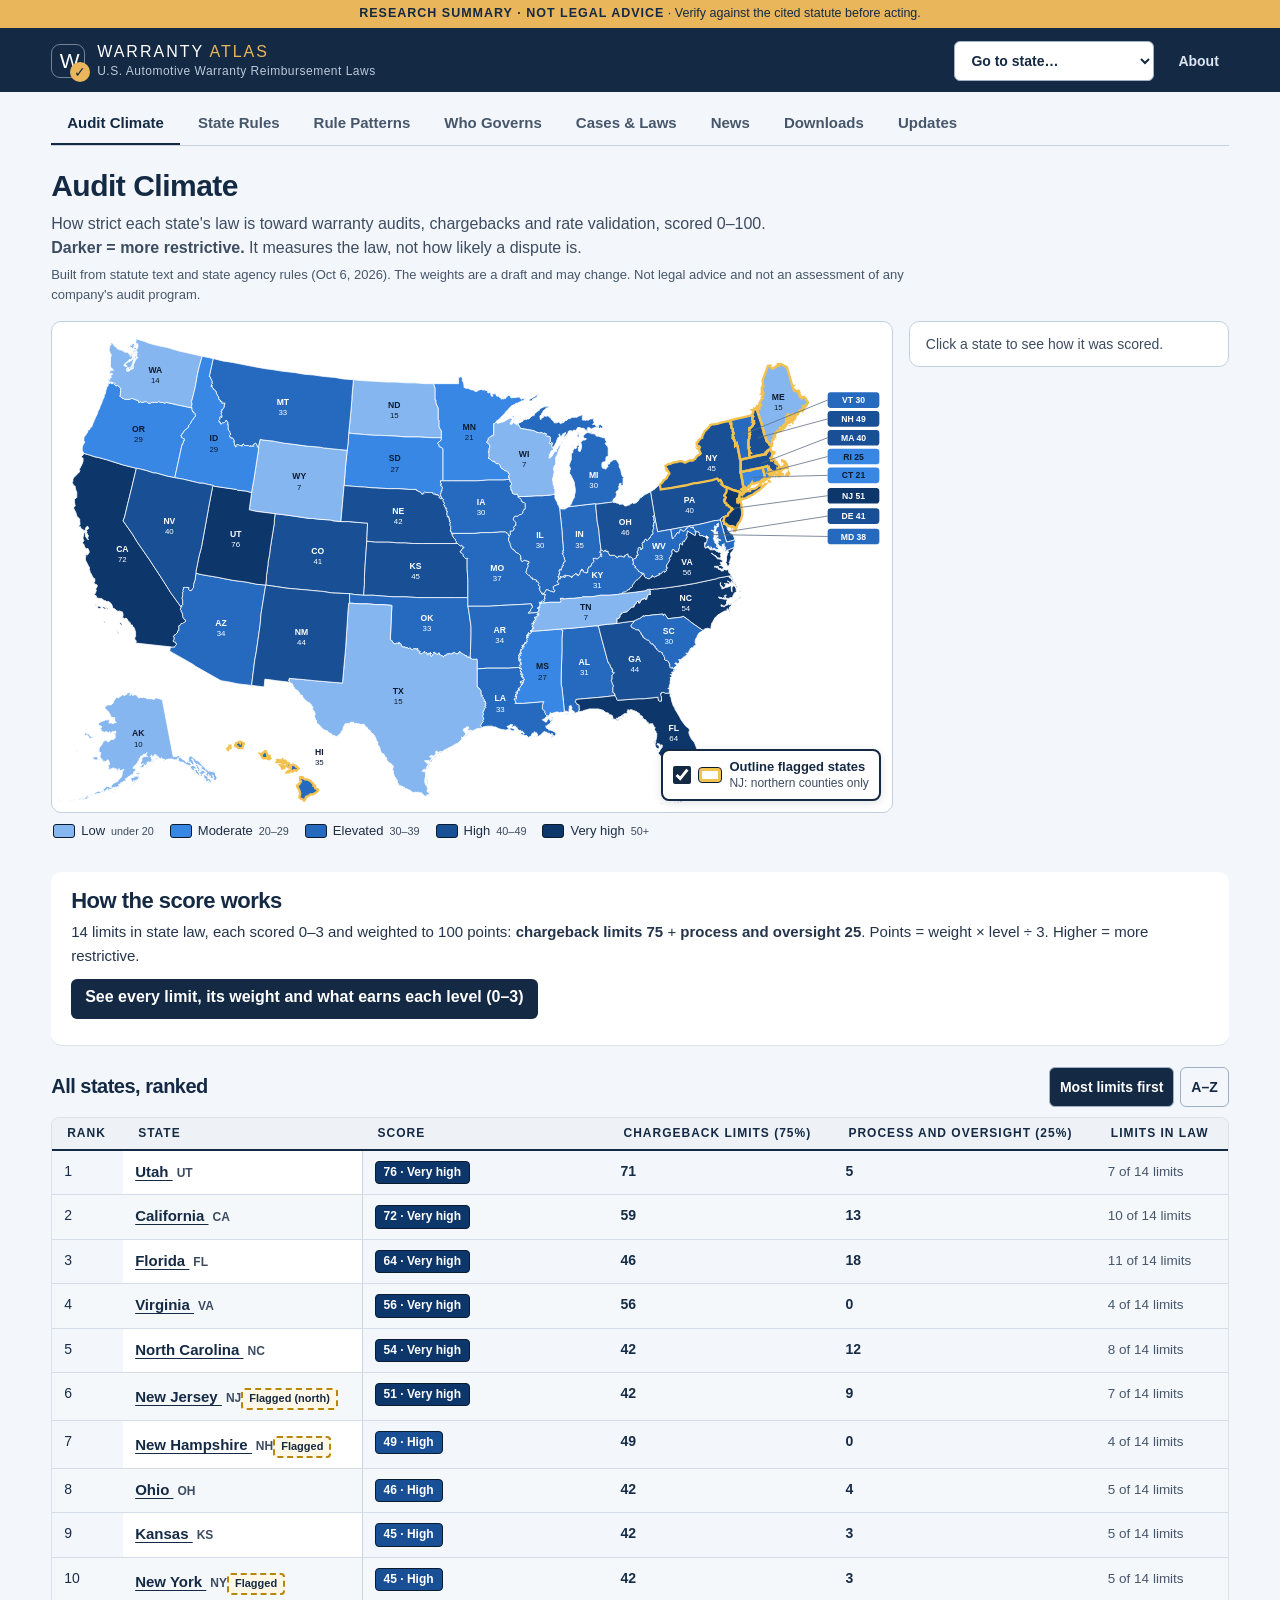
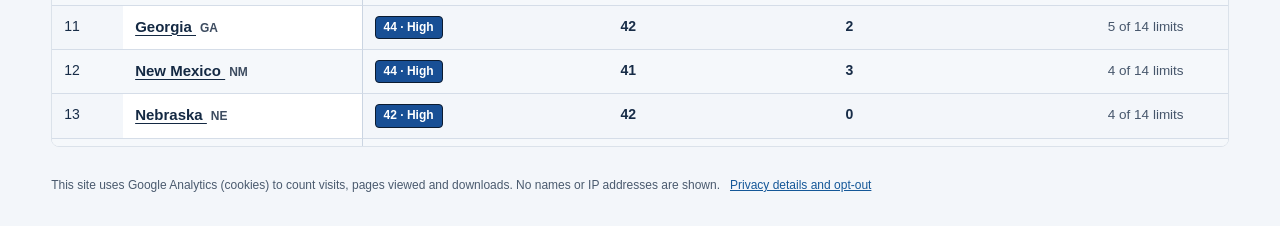
==== commit 03bd1b7c: "Four-state research review applied: practice lines, California protest clock, Illinois provisional s" ====
--- a/docs/index.html
+++ b/docs/index.html
@@ -24,7 +24,7 @@
     var s = document.createElement('script'); s.async = true; s.src = 'https://www.googletagmanager.com/gtag/js?id=' + id; document.head.appendChild(s);
   })();
   </script>
-  <link rel="stylesheet" href="styles.css?v=20261023-x37"><script defer src="data.js?v=20261023-x37"></script><script defer src="coverage-data.js?v=20261023-x37"></script><script defer src="coverage.js?v=20261023-x37"></script><link rel="stylesheet" href="extras.css?v=20261023-x37"><script defer src="extras.js?v=20261023-x37"></script>
+  <link rel="stylesheet" href="styles.css?v=20261023-x40"><script defer src="data.js?v=20261023-x40"></script><script defer src="coverage-data.js?v=20261023-x40"></script><script defer src="coverage.js?v=20261023-x40"></script><link rel="stylesheet" href="extras.css?v=20261023-x40"><script defer src="extras.js?v=20261023-x40"></script>
 </head>
 <body>
   <div class="xnotice" role="note"><strong>RESEARCH SUMMARY · NOT LEGAL ADVICE</strong><span aria-hidden="true"> · </span>Verify against the cited statute before acting.</div>
@@ -34,7 +34,7 @@
   <dialog id="aboutDialog" class="about-dialog" aria-labelledby="aboutTitle"><div class="dialog-top"><div><span class="eyebrow">ABOUT THIS REFERENCE</span><h2 id="aboutTitle">Quick overview</h2></div><button class="close-button" data-close="aboutDialog" aria-label="Close overview">×</button></div><div class="about-copy xabout">
 <p class="xabout-lead">A 50-state quick reference to dealer warranty-reimbursement law: labor rates, paid hours, parts, claims and chargebacks, and whether service contracts and CPO are covered. Built from public statutes and, where they set a rule, state agency regulations.</p>
 <h3>What's here</h3>
-<ul><li><strong>Audit Climate</strong> (opens first) — the audit climate score (0–100) on a U.S. map: how restrictive each state's law is toward warranty audits, chargebacks and rate validation. Hover or click a state for how it was scored.</li><li><strong>State Rules</strong> — one row per state: labor rate, rate increase requests, manufacturer response, paid hours, parts markup, and service contracts and CPO. Click a state for its audit brief (what to know before auditing paid factory-warranty claims there, in the order an audit runs; four states so far), its key facts, and the statute quotes and sources one click deeper. Tick 2 to 6 states, then press <strong>Compare</strong> to see them side by side.</li><li><strong>Rule Patterns</strong> — rule counts across all 50 states: how many states give each answer, with a plain-English definition of every answer and the states behind it.</li><li><strong>Who Governs</strong> — for each state: the statute, any state agency rule that adds a warranty rule, the agency (with a link to its website) and where a dealer takes a dispute.</li><li><strong>Cases &amp; Laws</strong> — key decisions and legislation on rate submissions, audits and chargebacks, each labeled with how it was verified.</li><li><strong>News</strong> — law changes and rulings (up to 5 a week) plus industry commentary from reliable trade and legal publications (up to 3 a week), labeled separately, with the list of sources checked.</li><li><strong>Downloads</strong> — the Excel workbook (everything on the site), one-page audit briefs, one-page state PDFs and one research data file.</li><li><strong>Updates</strong> — the Monday law-change checks and site updates.</li></ul>
+<ul><li><strong>Audit Climate</strong> (opens first) — the audit climate score (0–100) on a U.S. map: how restrictive each state's law is toward warranty audits, chargebacks and rate validation. Hover or click a state for how it was scored.</li><li><strong>State Rules</strong> — one row per state: labor rate, rate increase requests, manufacturer response, paid hours, parts markup, and service contracts and CPO. Click a state for its audit brief (what to know before auditing paid factory-warranty claims there, in the order an audit runs; four states so far), its key facts, and the statute quotes and sources one click deeper. Tick 2 to 6 states, then press <strong>Compare</strong> to see them side by side.</li><li><strong>Rule Patterns</strong> — rule counts across all 50 states: how many states give each answer, with a plain-English definition of every answer and the states behind it.</li><li><strong>Who Governs</strong> — for each state: the statute, any state agency rule that adds a warranty rule, the agency (with a link to its website) and where a dealer takes a dispute.</li><li><strong>Cases &amp; Laws</strong> — key decisions and legislation on rate submissions, audits and chargebacks, each labeled with how it was verified.</li><li><strong>News</strong> — law changes and rulings (up to 5 a week) plus industry commentary from reliable trade and legal publications (up to 3 a week), labeled separately, with the list of sources checked.</li><li><strong>Downloads</strong> — the Excel workbook (everything on the site), audit briefs (summary table plus notes), one-page state PDFs and one research data file.</li><li><strong>Updates</strong> — the Monday law-change checks and site updates.</li></ul>
 <h3>How to read it</h3>
 <dl class="xabout-dl"><dt>Yes</dt><dd>The state's warranty rate and time rules apply to that coverage.</dd><dt>Conditional</dt><dd>Applies only if a condition is met, usually who issues or pays for the contract.</dd><dt>Not covered</dt><dd>The statute excludes it or limits the rule to manufacturer-issued work.</dd><dt>Silent · Not set in statute</dt><dd>The statute says nothing. Contracts, regulations or other law may still apply.</dd><dt>Full details</dt><dd>The statute quote, pinpoint cite and conditions behind each key fact.</dd></dl>
 <h3>Keep in mind</h3>
--- a/docs/extras.css
+++ b/docs/extras.css
@@ -641,3 +641,26 @@
 .ki-fold .ki-card{margin:0;border:0;border-top:1px solid #dbe2ea;border-radius:0}
 @media(max-width:700px){.xb{padding:4px 14px 12px}.xb-line{grid-template-columns:1fr;gap:2px}.xb-pin{white-space:normal}.xb-h3{font-size:16px}}
 @media print{.xb-rule .kf-more,.xb-other{display:none}.xb{border:0;padding:0}}
+/* audit brief summary table (same rows as page 1 of the PDF) */
+.xb .xg-scroll{max-height:none;border:1px solid #dbe2ea;border-radius:8px}
+.xg-table{font-size:14px}
+.xg-table thead th{position:static}
+.xg-table tbody th{position:static;min-width:140px;width:180px;font-weight:700;color:#142943;border-right:1px solid #e3e8ef}
+.xg-table tbody th,.xg-table tbody td{padding:7px 10px;line-height:1.45}
+.xg-table .xg-sec th{background:#eef2f7!important;color:#142943;font-weight:700;border-right:0;padding:6px 10px;font-size:13.5px}
+.xg-table tbody tr:nth-child(even) th,.xg-table tbody tr:nth-child(even) td{background:#fff}
+.xg-table .xg-na th{color:#46566b;font-weight:600}
+.xg-cite{white-space:nowrap;font-size:12.5px;font-weight:600}
+.xg-cite a{color:#0b57a8}
+.xg-more{font-size:12px;color:#46566b;margin-left:4px;white-space:nowrap}
+.xg-lr th,.xg-lr td{background:#fff7ea!important;color:#3a2200}
+.xg-lr th{color:#6b3d00!important}
+.xb-notes{margin:10px 0 0;font-size:14px}
+.xb-notes>summary{cursor:pointer;color:#0b57a8;font-weight:600;text-decoration:underline;text-underline-offset:3px}
+.xb-notes-body{padding-top:4px}
+.xb-rule:focus{outline:3px solid #c88c27;outline-offset:2px}
+@media(max-width:700px){.xg-table tbody th{min-width:110px;width:120px}.xg-cite{white-space:normal}}
+.xgv-inl{font-size:12.5px;color:#46566b}
+.xgv-inl a{font-weight:600}
+.xb-guide{font-size:13.5px;color:#24344a;border-left:3px solid #9fb0c4;padding:4px 10px;margin:6px 0}
+.ki-prov .ki-flab small{color:#6b3d00}
